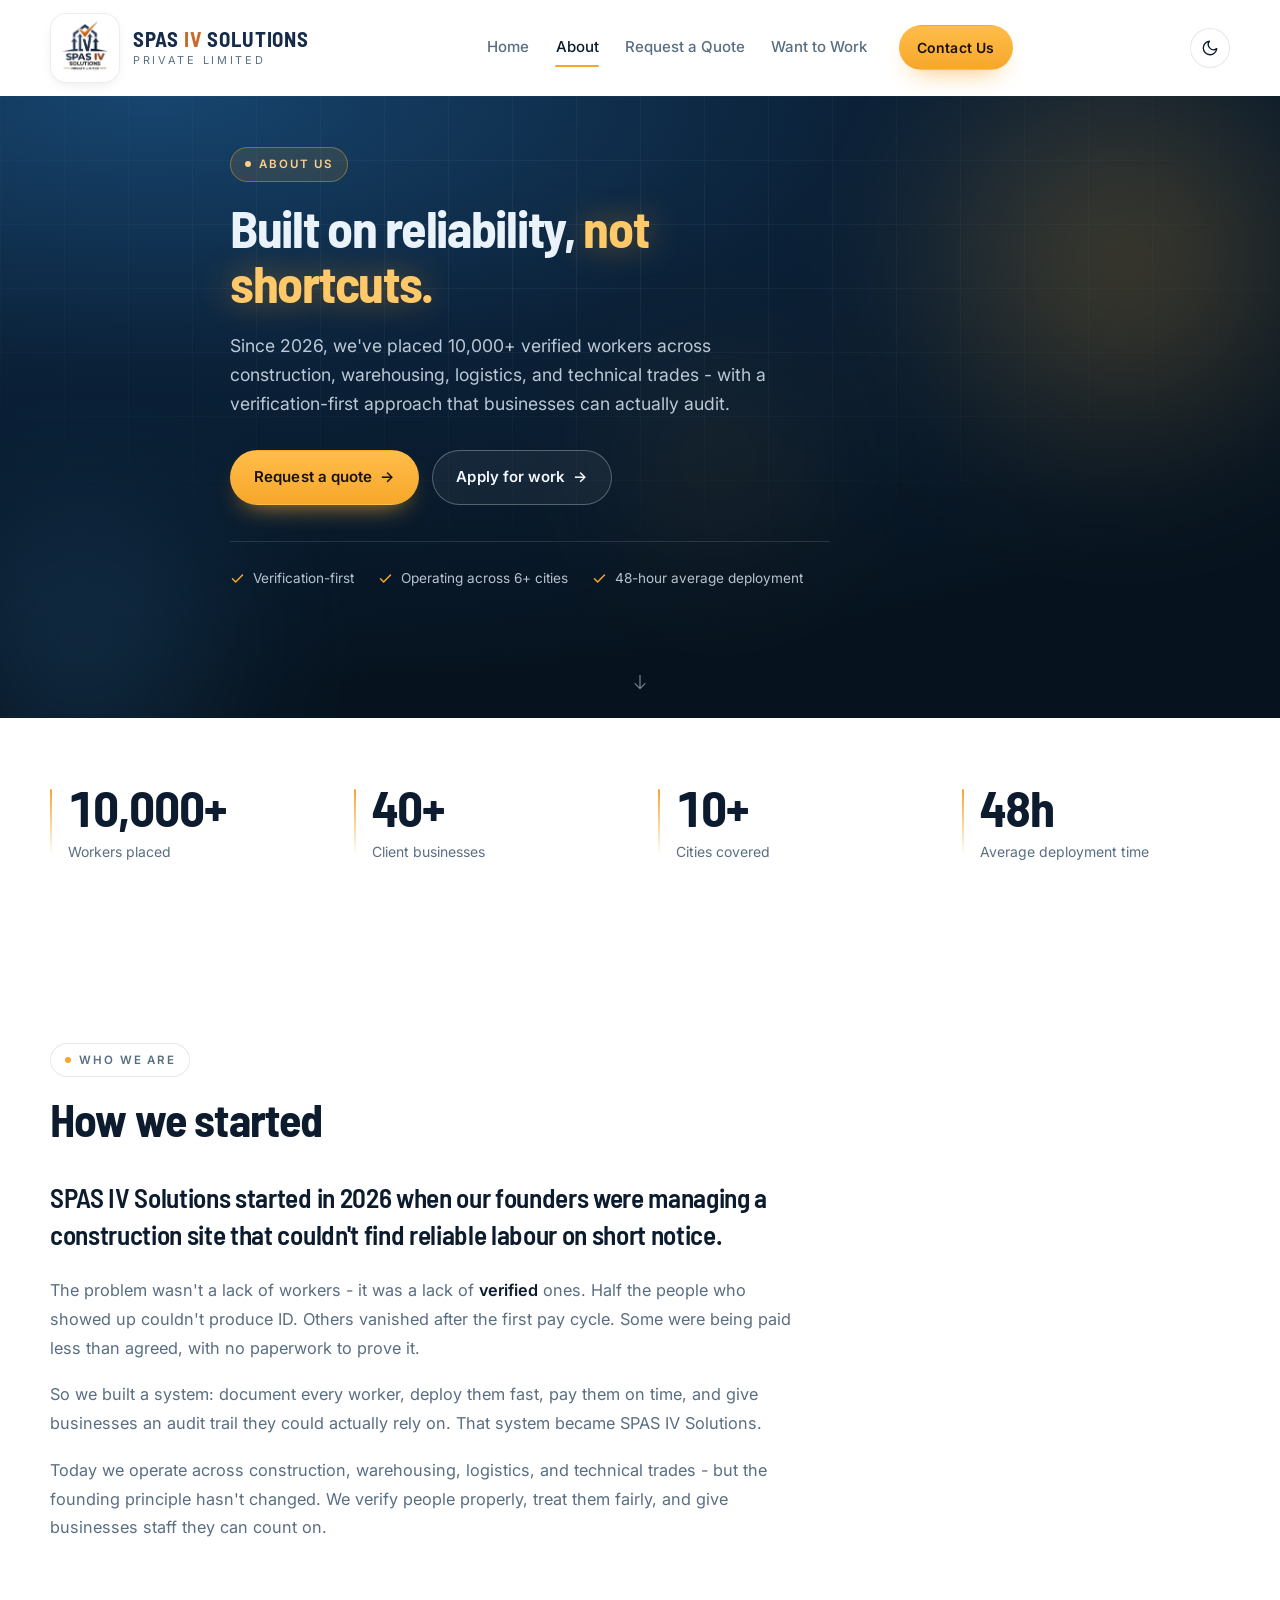
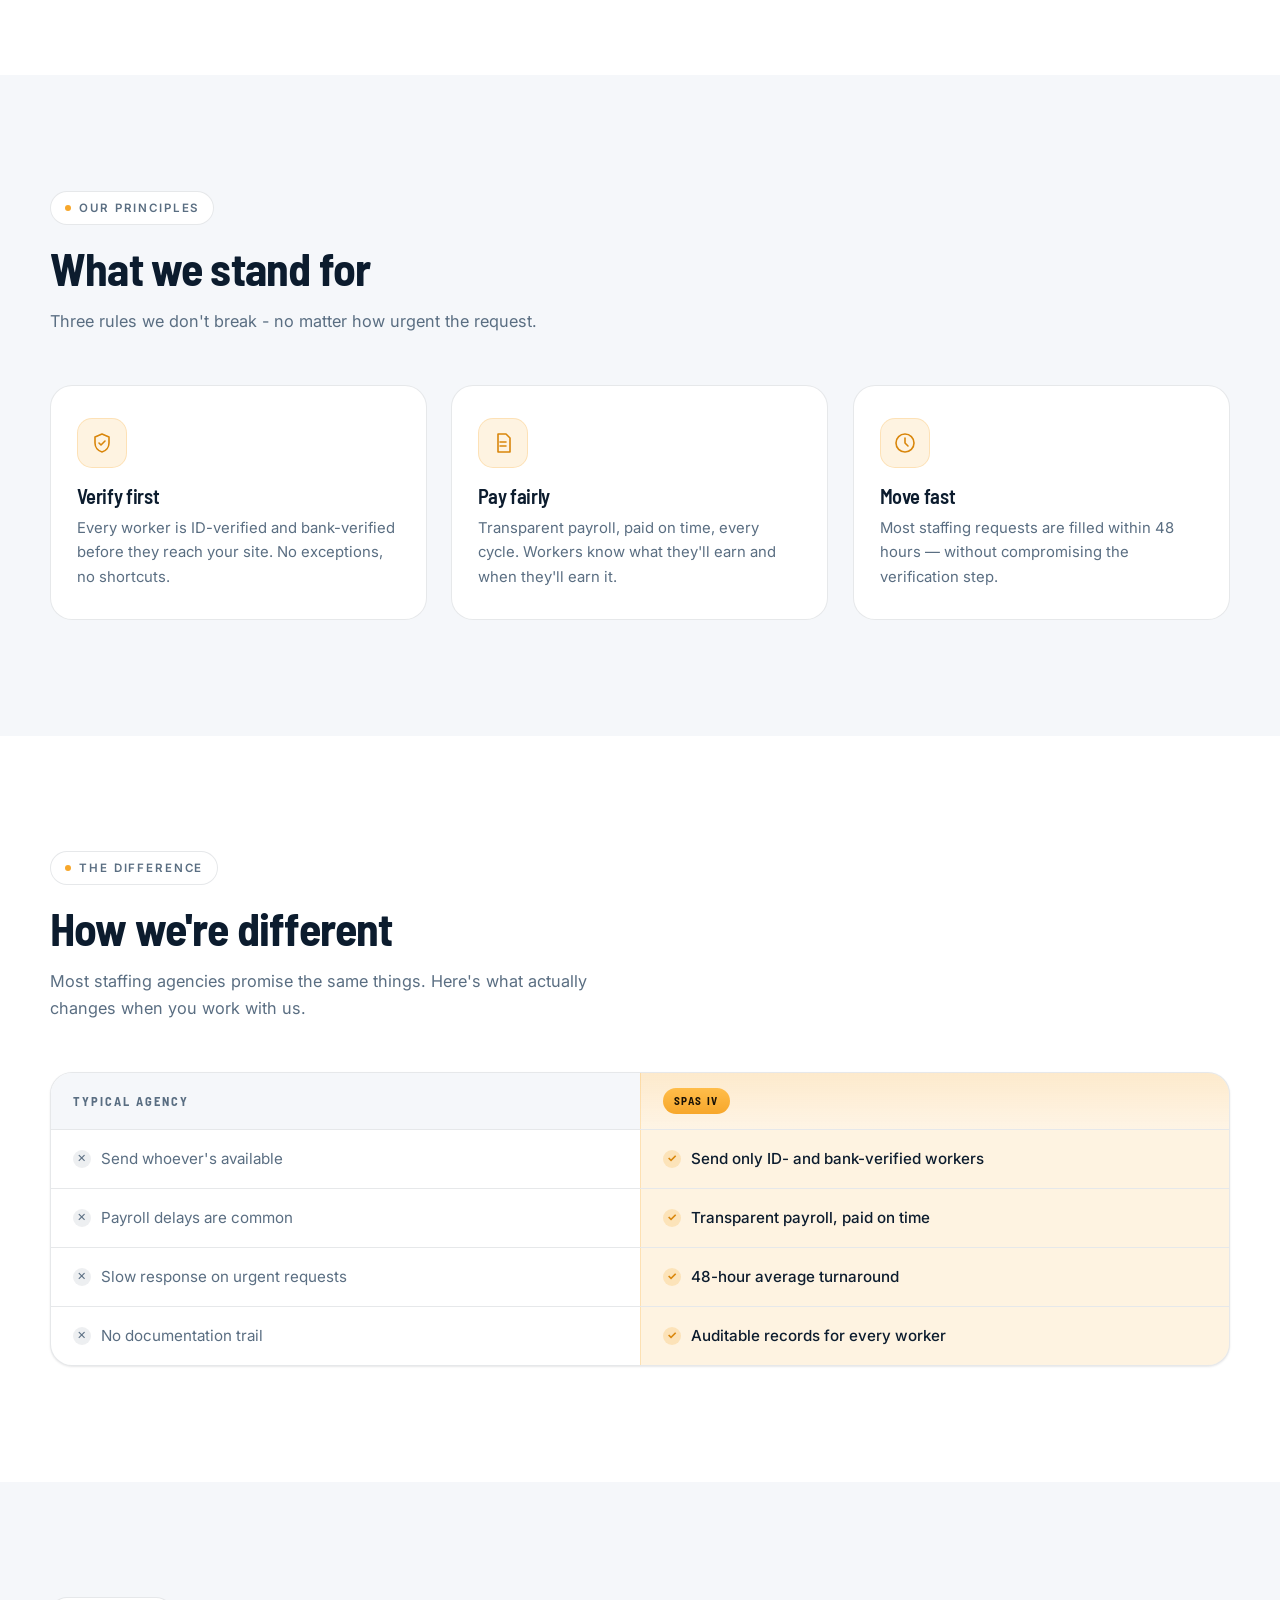
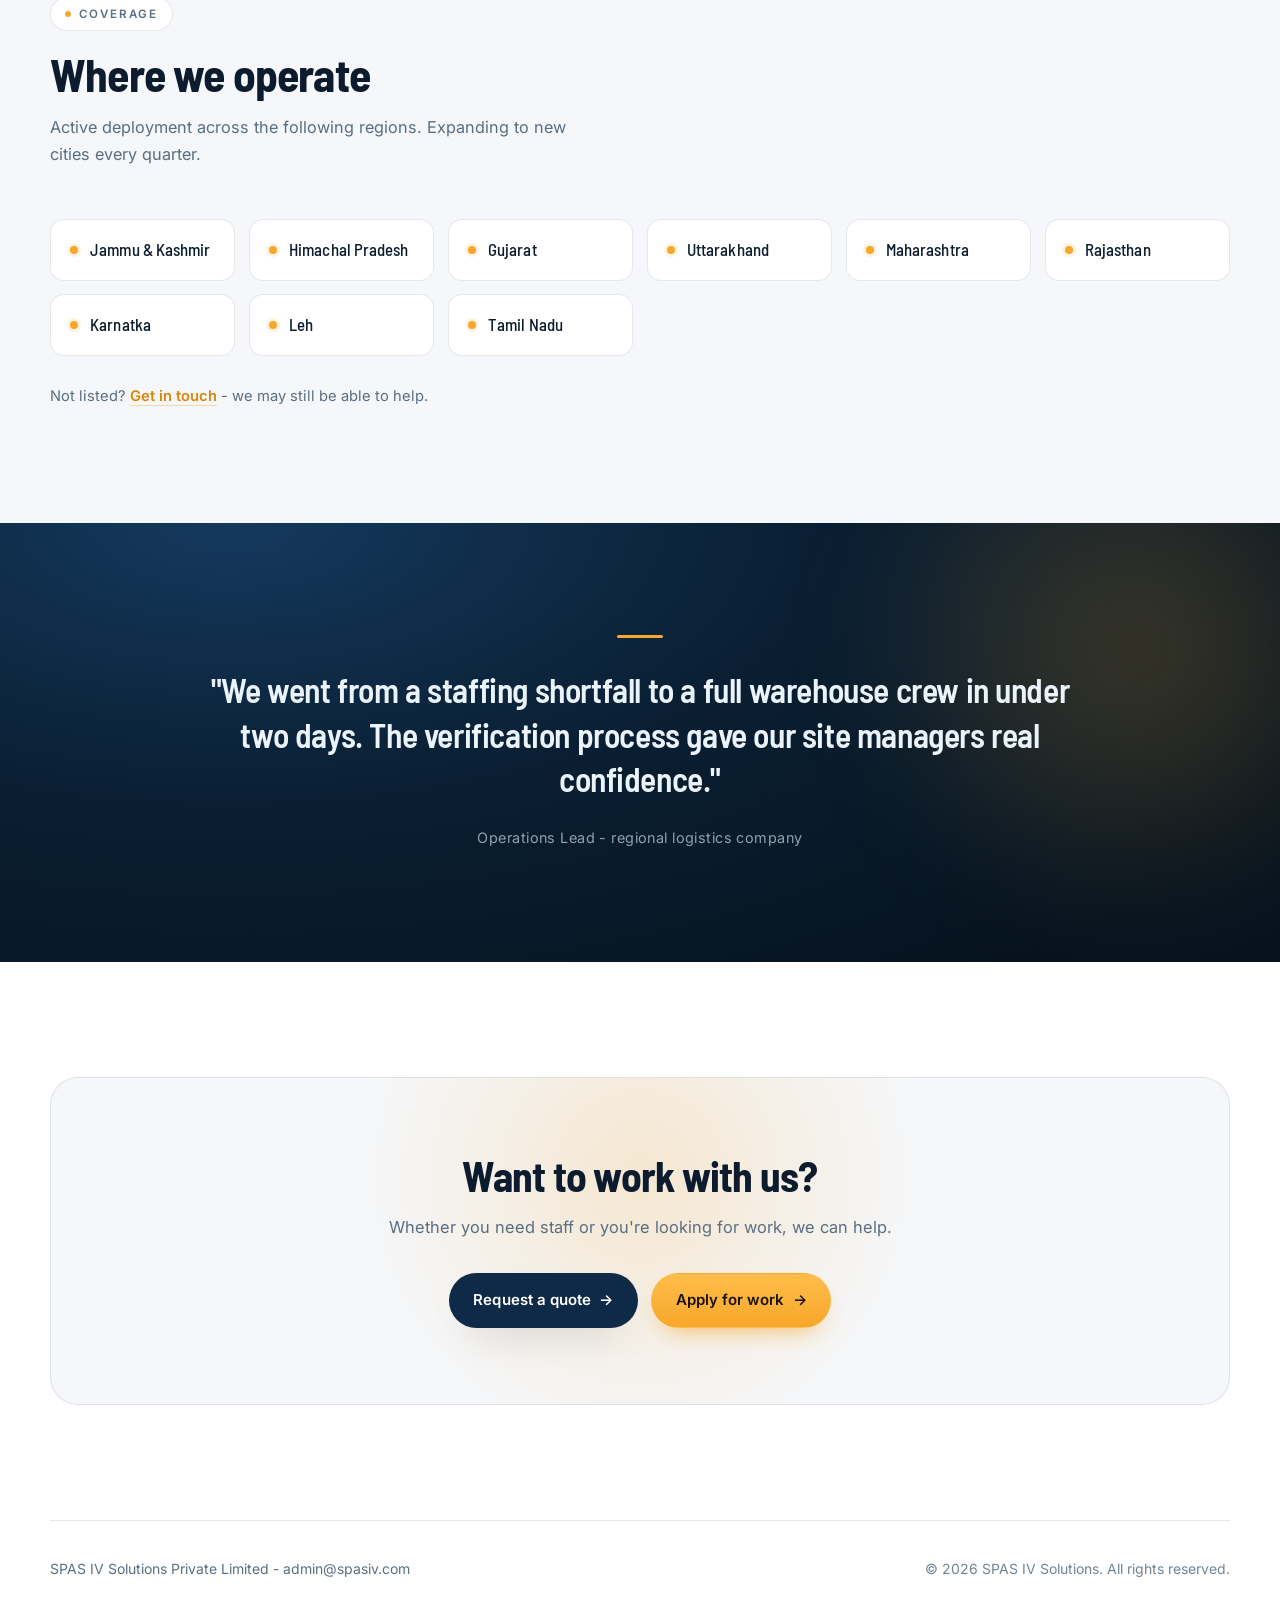
==== about.html @ 4e264723 "first commit" ====
<!DOCTYPE html>
<html lang="en" data-theme="light">
<head>
<meta charset="UTF-8" />
<meta name="viewport" content="width=device-width, initial-scale=1.0" />
<title>About Us — SPAS IV Solutions</title>
<meta name="description" content="Learn about SPAS IV Solutions — verified manpower and skilled labour supply built on reliability." />
<link rel="preconnect" href="https://fonts.googleapis.com" />
<link rel="preconnect" href="https://fonts.gstatic.com" crossorigin />
<link href="https://fonts.googleapis.com/css2?family=Barlow+Semi+Condensed:wght@500;600;700&family=Inter:wght@400;500;600;700&display=swap" rel="stylesheet" />
<link rel="stylesheet" href="css/style.css" />
</head>
<body>

<a class="skip-link" href="#main">Skip to content</a>

<!-- ===================== HEADER ===================== -->
<header class="site-header" id="siteHeader">
  <div class="container header-inner">

    <a href="index.html" class="logo" aria-label="SPAS IV Solutions — home">
      <span class="logo-badge">
        <span class="logo-ping" aria-hidden="true"></span>
        <span class="logo-shine" aria-hidden="true"></span>
        <img src="Images/logo.png" alt="SPAS IV Solutions Logo" class="logo-img"
             onerror="this.classList.add('is-missing')" />
        <span class="logo-mono" aria-hidden="true"></span>
        <span class="sparks" aria-hidden="true"><i></i><i></i><i></i><i></i></span>
      </span>
      <span class="logo-text">
        <span class="logo-name">SPAS <em>IV</em> SOLUTIONS</span>
        <span class="logo-sub">PRIVATE LIMITED</span>
      </span>
    </a>

    <nav class="nav-links" id="navLinks" aria-label="Main navigation">
      <a href="index.html" class="nav-link">Home</a>
      <a href="about.html" class="nav-link is-active">About</a>
      <a href="quote.html" class="nav-link">Request a Quote</a>
      <a href="work.html" class="nav-link">Want to Work</a>
      <a href="contact.html" class="btn btn--amber btn--sm nav-cta">Contact Us</a>
    </nav>

    <div class="header-actions">
      <button id="theme-toggle" class="theme-toggle" type="button"
              aria-label="Switch to dark theme" aria-pressed="false">
        <svg class="icon-sun" width="18" height="18" viewBox="0 0 24 24" fill="none"
             stroke="currentColor" stroke-width="1.8" stroke-linecap="round">
          <circle cx="12" cy="12" r="4.2"/>
          <path d="M12 2v2M12 20v2M4.2 4.2l1.4 1.4M18.4 18.4l1.4 1.4M2 12h2M20 12h2M4.2 19.8l1.4-1.4M18.4 5.6l1.4-1.4"/>
        </svg>
        <svg class="icon-moon" width="18" height="18" viewBox="0 0 24 24" fill="none"
             stroke="currentColor" stroke-width="1.8" stroke-linecap="round" stroke-linejoin="round">
          <path d="M21 12.8A9 9 0 1 1 11.2 3a7 7 0 0 0 9.8 9.8z"/>
        </svg>
      </button>

      <button class="nav-toggle" id="navToggle" type="button"
              aria-label="Open menu" aria-expanded="false" aria-controls="navLinks">
        <span></span><span></span><span></span>
      </button>
    </div>

  </div>
</header>

<main id="main">

  <!-- ===================== HERO ===================== -->
  <section class="hero">
    <div class="hero-grid" aria-hidden="true"></div>
    <div class="floaty floaty-1" aria-hidden="true"></div>
    <div class="floaty floaty-2" aria-hidden="true"></div>
    <div class="floaty floaty-3" aria-hidden="true"></div>

    <div class="container hero-layout hero-layout--single">

      <div class="hero-inner">
        <p class="status-stamp status-stamp--amber hero-anim" style="--d:0ms">
          About us
        </p>

        <h1 class="hero-title hero-anim" style="--d:90ms">
          Built on reliability, <em>not shortcuts.</em>
        </h1>

        <p class="lead hero-anim" style="--d:180ms">
          Since 2026, we've placed 10,000+ verified workers across construction,
          warehousing, logistics, and technical trades - with a verification-first
          approach that businesses can actually audit.
        </p>

        <div class="cta-row hero-anim" style="--d:270ms">
          <a href="quote.html" class="btn btn--amber">
            Request a quote <span class="btn-arrow">→</span>
          </a>
          <a href="work.html" class="btn btn--outline-light">
            Apply for work <span class="btn-arrow">→</span>
          </a>
        </div>

        <ul class="hero-chips hero-anim" style="--d:360ms">
          <li>
            <svg width="15" height="15" viewBox="0 0 24 24" fill="none" stroke="currentColor"
                 stroke-width="2.4" stroke-linecap="round" stroke-linejoin="round">
              <path d="M4 12.5l5 5L20 6.5"/>
            </svg>
            Verification-first
          </li>
          <li>
            <svg width="15" height="15" viewBox="0 0 24 24" fill="none" stroke="currentColor"
                 stroke-width="2.4" stroke-linecap="round" stroke-linejoin="round">
              <path d="M4 12.5l5 5L20 6.5"/>
            </svg>
            Operating across 6+ cities
          </li>
          <li>
            <svg width="15" height="15" viewBox="0 0 24 24" fill="none" stroke="currentColor"
                 stroke-width="2.4" stroke-linecap="round" stroke-linejoin="round">
              <path d="M4 12.5l5 5L20 6.5"/>
            </svg>
            48-hour average deployment
          </li>
        </ul>
      </div>

    </div>

    <div class="scroll-cue" id="scrollCue" aria-hidden="true">
      <svg width="20" height="20" viewBox="0 0 24 24" fill="none"
           stroke="currentColor" stroke-width="1.5" stroke-linecap="round" stroke-linejoin="round">
        <path d="M12 4v16M6 14l6 6 6-6"/>
      </svg>
    </div>
  </section>

  <!-- ===================== STATS ===================== -->
  <section class="section section--tight">
    <div class="container">
      <div class="stats">
        <div class="stat reveal">
          <p class="num" data-target="10000" data-suffix="+">10000+</p>
          <p class="label">Workers placed</p>
        </div>
        <div class="stat reveal">
          <p class="num" data-target="40" data-suffix="+">40+</p>
          <p class="label">Client businesses</p>
        </div>
        <div class="stat reveal">
          <p class="num" data-target="10" data-suffix="+">10+</p>
          <p class="label">Cities covered</p>
        </div>
        <div class="stat reveal">
          <p class="num" data-target="48" data-suffix="h">48h</p>
          <p class="label">Average deployment time</p>
        </div>
      </div>
    </div>
  </section>

  <!-- ===================== OUR STORY ===================== -->
  <section class="section">
    <div class="container">
      <p class="status-stamp status-stamp--steel reveal">Who we are</p>
      <h2 class="section-title reveal">How we started</h2>

      <div class="story-block reveal">
        <p class="story-lead">
          SPAS IV Solutions started in 2026 when our founders were managing a construction
          site that couldn't find reliable labour on short notice.
        </p>
        <p class="story-text">
          The problem wasn't a lack of workers - it was a lack of <strong>verified</strong> ones.
          Half the people who showed up couldn't produce ID. Others vanished after the first
          pay cycle. Some were being paid less than agreed, with no paperwork to prove it.
        </p>
        <p class="story-text">
          So we built a system: document every worker, deploy them fast, pay them on time,
          and give businesses an audit trail they could actually rely on. That system became
          SPAS IV Solutions.
        </p>
        <p class="story-text">
          Today we operate across construction, warehousing, logistics, and technical
          trades - but the founding principle hasn't changed. We verify people properly,
          treat them fairly, and give businesses staff they can count on.
        </p>
      </div>
    </div>
  </section>

  <!-- ===================== WHAT WE STAND FOR ===================== -->
  <section class="section section--soft">
    <div class="container">
      <div class="section-heading reveal">
        <p class="status-stamp status-stamp--steel">Our principles</p>
        <h2 class="section-title">What we stand for</h2>
        <p class="section-intro">
          Three rules we don't break - no matter how urgent the request.
        </p>
      </div>

      <div class="grid grid--3">

        <article class="feature-card reveal">
          <div class="feature-icon">
            <svg width="24" height="24" viewBox="0 0 24 24" fill="none"
                 stroke="currentColor" stroke-width="1.6" stroke-linecap="round" stroke-linejoin="round">
              <path d="M12 3l7 3v6c0 4.5-3 8-7 9-4-1-7-4.5-7-9V6z"/>
              <path d="M9 12l2 2 4-4"/>
            </svg>
          </div>
          <h3 class="feature-title">Verify first</h3>
          <p class="feature-text">
            Every worker is ID-verified and bank-verified before they reach your site.
            No exceptions, no shortcuts.
          </p>
        </article>

        <article class="feature-card reveal">
          <div class="feature-icon">
            <svg width="24" height="24" viewBox="0 0 24 24" fill="none"
                 stroke="currentColor" stroke-width="1.6" stroke-linecap="round" stroke-linejoin="round">
              <path d="M7 3h8l4 4v14H7z"/>
              <path d="M9 11h6M9 15h6"/>
            </svg>
          </div>
          <h3 class="feature-title">Pay fairly</h3>
          <p class="feature-text">
            Transparent payroll, paid on time, every cycle. Workers know what they'll earn
            and when they'll earn it.
          </p>
        </article>

        <article class="feature-card reveal">
          <div class="feature-icon">
            <svg width="24" height="24" viewBox="0 0 24 24" fill="none"
                 stroke="currentColor" stroke-width="1.6" stroke-linecap="round" stroke-linejoin="round">
              <circle cx="12" cy="12" r="9"/>
              <path d="M12 7v5l3 3"/>
            </svg>
          </div>
          <h3 class="feature-title">Move fast</h3>
          <p class="feature-text">
            Most staffing requests are filled within 48 hours — without compromising the
            verification step.
          </p>
        </article>

      </div>
    </div>
  </section>

  <!-- ===================== HOW WE'RE DIFFERENT ===================== -->
  <section class="section">
    <div class="container">
      <div class="section-heading reveal">
        <p class="status-stamp status-stamp--steel">The difference</p>
        <h2 class="section-title">How we're different</h2>
        <p class="section-intro">
          Most staffing agencies promise the same things. Here's what actually changes
          when you work with us.
        </p>
      </div>

      <div class="compare-table reveal" role="table" aria-label="Comparison of typical agencies and SPAS IV Solutions">

        <div class="compare-row compare-head" role="row">
          <div class="compare-cell compare-label" role="columnheader">Typical agency</div>
          <div class="compare-cell compare-highlight" role="columnheader">
            <span class="compare-badge">SPAS IV</span>
          </div>
        </div>

        <div class="compare-row" role="row">
          <div class="compare-cell compare-label" role="cell">
            <span class="compare-x" aria-hidden="true">✕</span>
            Send whoever's available
          </div>
          <div class="compare-cell compare-highlight" role="cell">
            <span class="compare-check" aria-hidden="true">✓</span>
            Send only ID- and bank-verified workers
          </div>
        </div>

        <div class="compare-row" role="row">
          <div class="compare-cell compare-label" role="cell">
            <span class="compare-x" aria-hidden="true">✕</span>
            Payroll delays are common
          </div>
          <div class="compare-cell compare-highlight" role="cell">
            <span class="compare-check" aria-hidden="true">✓</span>
            Transparent payroll, paid on time
          </div>
        </div>

        <div class="compare-row" role="row">
          <div class="compare-cell compare-label" role="cell">
            <span class="compare-x" aria-hidden="true">✕</span>
            Slow response on urgent requests
          </div>
          <div class="compare-cell compare-highlight" role="cell">
            <span class="compare-check" aria-hidden="true">✓</span>
            48-hour average turnaround
          </div>
        </div>

        <div class="compare-row" role="row">
          <div class="compare-cell compare-label" role="cell">
            <span class="compare-x" aria-hidden="true">✕</span>
            No documentation trail
          </div>
          <div class="compare-cell compare-highlight" role="cell">
            <span class="compare-check" aria-hidden="true">✓</span>
            Auditable records for every worker
          </div>
        </div>

      </div>
    </div>
  </section>

  <!-- ===================== COVERAGE ===================== -->
  <section class="section section--soft">
    <div class="container">
      <div class="section-heading reveal">
        <p class="status-stamp status-stamp--steel">Coverage</p>
        <h2 class="section-title">Where we operate</h2>
        <p class="section-intro">
          Active deployment across the following regions. Expanding to new cities every quarter.
        </p>
      </div>

      <div class="coverage-grid reveal">
        <div class="coverage-item">
          <span class="coverage-dot" aria-hidden="true"></span>
          <span class="coverage-city">Jammu & Kashmir</span>
        </div>
        <div class="coverage-item">
          <span class="coverage-dot" aria-hidden="true"></span>
          <span class="coverage-city">Himachal Pradesh</span>
        </div>
        <div class="coverage-item">
          <span class="coverage-dot" aria-hidden="true"></span>
          <span class="coverage-city">Gujarat</span>
        </div>
        <div class="coverage-item">
          <span class="coverage-dot" aria-hidden="true"></span>
          <span class="coverage-city">Uttarakhand</span>
        </div>
        <div class="coverage-item">
          <span class="coverage-dot" aria-hidden="true"></span>
          <span class="coverage-city">Maharashtra</span>
        </div>
        <div class="coverage-item">
          <span class="coverage-dot" aria-hidden="true"></span>
          <span class="coverage-city">Rajasthan</span>
        </div>
        <div class="coverage-item">
          <span class="coverage-dot" aria-hidden="true"></span>
          <span class="coverage-city">Karnatka</span>
        </div>
        <div class="coverage-item">
          <span class="coverage-dot" aria-hidden="true"></span>
          <span class="coverage-city">Leh</span>
        </div>
        <div class="coverage-item">
          <span class="coverage-dot" aria-hidden="true"></span>
          <span class="coverage-city">Tamil Nadu</span>
        </div>
      </div>

      <p class="coverage-note reveal">
        Not listed? <a href="contact.html">Get in touch</a> - we may still be able to help.
      </p>
    </div>
  </section>

  <!-- ===================== TESTIMONIAL ===================== -->
  <section class="testimonial">
    <div class="container testimonial-inner">
      <p class="testimonial-quote reveal">
        "We went from a staffing shortfall to a full warehouse crew in under two days.
        The verification process gave our site managers real confidence."
      </p>
      <p class="testimonial-author reveal">
        Operations Lead - regional logistics company
      </p>
    </div>
  </section>

  <!-- ===================== FINAL CTA ===================== -->
  <section class="section">
    <div class="container">
      <div class="cta-panel reveal">
        <h2>Want to work with us?</h2>
        <p class="final-cta-text">
          Whether you need staff or you're looking for work, we can help.
        </p>
        <div class="final-cta-actions">
          <a href="quote.html" class="btn btn--navy">
            Request a quote <span class="btn-arrow">→</span>
          </a>
          <a href="work.html" class="btn btn--amber">
            Apply for work <span class="btn-arrow">→</span>
          </a>
        </div>
      </div>
    </div>
  </section>

</main>

<!-- ===================== FOOTER ===================== -->
<footer class="site-footer container">
  <p>SPAS IV Solutions Private Limited - admin@spasiv.com</p>
  <p class="footer-muted">© <span id="year"></span> SPAS IV Solutions. All rights reserved.</p>
</footer>

<script src="js/main.js"></script>
</body>
</html>
---- css/style.css ----
/* ============================================================
   TOKENS
   ============================================================ */
:root{
  --font-display:'Barlow Semi Condensed', ui-sans-serif, system-ui, sans-serif;
  --font-body:'Inter', ui-sans-serif, system-ui, -apple-system, sans-serif;

  --amber:#F7A72B;
  --amber-600:#D9860B;
  --amber-soft:rgba(247,167,43,.14);
  --amber-glow:rgba(247,167,43,.45);

  --bg:#FFFFFF;
  --bg-soft:#F5F7FA;
  --surface:#FFFFFF;
  --header-bg:rgba(255,255,255,.78);
  --line:rgba(12,32,54,.10);
  --text:#0C1C2E;
  --muted:#5A6E82;
  --navy:#0E2A47;
  --navy-deep:#06131F;

  --shadow-sm:0 1px 2px rgba(9,23,38,.06), 0 1px 3px rgba(9,23,38,.05);
  --shadow-md:0 18px 40px -22px rgba(9,23,38,.35);
  --shadow-lg:0 34px 70px -34px rgba(9,23,38,.45);

  --radius:14px;
  --radius-lg:22px;
  --radius-xl:28px;
  --maxw:1180px;
  --gutter:clamp(1.15rem, 4vw, 2rem);
  --header-h:95px;
  --ease:cubic-bezier(.22,.7,.28,1);
}

[data-theme="dark"]{
  --bg:#07131F;
  --bg-soft:#0C1D2E;
  --surface:#0E2133;
  --header-bg:rgba(7,19,31,.72);
  --line:rgba(255,255,255,.09);
  --text:#E9F0F7;
  --muted:#94A8BC;
  --navy:#0B1F33;
  --navy-deep:#04101B;
  --amber-soft:rgba(247,167,43,.16);
  --shadow-md:0 20px 44px -24px rgba(0,0,0,.75);
  --shadow-lg:0 36px 74px -36px rgba(0,0,0,.85);
}

/* ============================================================
   BASE
   ============================================================ */
*,*::before,*::after{box-sizing:border-box}

html{
  -webkit-text-size-adjust:100%;
  scroll-behavior:smooth;
}

body{
  margin:0;
  font-family:var(--font-body);
  font-size:1rem;
  line-height:1.65;
  color:var(--text);
  background:var(--bg);
  overflow-x:hidden;
  -webkit-font-smoothing:antialiased;
  text-rendering:optimizeLegibility;
  transition:background-color .45s var(--ease), color .45s var(--ease);
}

body.nav-open{overflow:hidden}

img,svg{display:block;max-width:100%}
a{color:inherit}
h1,h2,h3{
  font-family:var(--font-display);
  font-weight:700;
  line-height:1.05;
  letter-spacing:-.018em;
  margin:0;
}
p{margin:0}
ul{margin:0;padding:0;list-style:none}
button{font:inherit;color:inherit;background:none;border:0;cursor:pointer}
:focus-visible{outline:2px solid var(--amber);outline-offset:3px;border-radius:8px}

.skip-link{
  position:absolute;
  left:-9999px;
  top:0;
  z-index:200;
  padding:.7rem 1.1rem;
  background:var(--amber);
  color:#1A1206;
  font-weight:600;
  border-radius:0 0 10px 0;
  text-decoration:none;
}
.skip-link:focus{left:0}

.container{
  width:min(100% - (var(--gutter) * 2), var(--maxw));
  margin-inline:auto;
}

/* ============================================================
   HEADER
   ============================================================ */
.site-header{
  position:sticky;
  top:0;
  z-index:100;
  background:var(--header-bg);
  -webkit-backdrop-filter:saturate(180%) blur(16px);
  backdrop-filter:saturate(180%) blur(16px);
  border-bottom:1px solid transparent;
  transition:border-color .4s var(--ease), box-shadow .4s var(--ease), background-color .45s var(--ease);
}
.site-header.is-scrolled{
  border-bottom-color:var(--line);
  box-shadow:0 12px 34px -26px rgba(9,23,38,.55);
}

.header-inner{
  display:flex;
  align-items:center;
  justify-content:space-between;
  gap:1rem;
  height:var(--header-h);
}

/* ---------- Logo + spark animation ---------- */
.logo{
  display:inline-flex;
  align-items:center;
  gap:.8rem;
  text-decoration:none;
  flex:none;
}

.logo-badge{
  position:relative;
  width:70px;           /* Reduced from 68px for a perfect fit */
  height:70px;          /* Reduced from 68px */
  border-radius:16px;   /* Scaled down from 18px */
  display:grid;
  place-items:center;
  background: #FFFFFF; 
  box-shadow:
    0 4px 14px -6px rgba(6,21,35,.15),
    inset 0 0 0 1px rgba(12,32,54,.08);
  transition:transform .5s var(--ease), box-shadow .5s var(--ease);
  flex:none;
  padding: 4px;
}

.logo:hover .logo-badge{
  transform:translateY(-2px) scale(1.045);
  box-shadow:
    0 8px 24px -8px rgba(6,21,35,.25),
    0 0 0 4px var(--amber-soft),
    inset 0 0 0 1px rgba(12,32,54,.15);
}

/* Keep the badge light even in dark mode so the logo is always visible */
[data-theme="dark"] .logo-badge {
  background: #FFFFFF;
  box-shadow: 
    0 4px 14px -6px rgba(0,0,0,.5),
    inset 0 0 0 1px rgba(255,255,255,.1);
}

.logo-img{
  position:relative;
  z-index:2;
  width:100%;
  height:100%;
  object-fit:contain;
  border-radius:10px;
}

/* pulsing ring */
.logo-ping{
  position:absolute;
  inset:-3px;
  border-radius:19px;   /* Updated from 21px to match new badge */
  border:1px solid var(--amber-glow);
  opacity:0;
  animation:ping 4s var(--ease) infinite;
  pointer-events:none;
}
@keyframes ping{
  0%{opacity:.85;transform:scale(.88)}
  65%{opacity:0;transform:scale(1.32)}
  100%{opacity:0;transform:scale(1.32)}
}

/* light sweep */
.logo-shine{
  position:absolute;
  inset:0;
  border-radius:inherit;
  overflow:hidden;
  z-index:3;
  pointer-events:none;
}
.logo-shine::after{
  content:"";
  position:absolute;
  top:-25%;
  left:-75%;
  width:45%;
  height:150%;
  /* CHANGED: Subtle dark sweep so it is visible on a white background */
  background:linear-gradient(100deg,transparent,rgba(0,0,0,.06),transparent);
  transform:skewX(-18deg);
  animation:shine 5.6s ease-in-out infinite;
}
@keyframes shine{
  0%,66%{left:-75%}
  88%,100%{left:145%}
}

/* spark particles */
.sparks{position:absolute;inset:0;pointer-events:none;z-index:4}
.sparks i{
  position:absolute;
  width:4px;
  height:4px;
  border-radius:50%;
  background:#C86A2C; /* Changed to copper to match logo on light bg */
  box-shadow:0 0 9px 2px rgba(200, 106, 44, 0.4);
  opacity:0;
  animation:sparkle 3.4s var(--ease) infinite;
}
.sparks i:nth-child(1){top:3px;right:7px;--dx:9px;--dy:-14px;animation-delay:0s}
.sparks i:nth-child(2){top:14px;right:-3px;--dx:16px;--dy:-3px;animation-delay:.85s}
.sparks i:nth-child(3){bottom:7px;right:1px;--dx:12px;--dy:9px;animation-delay:1.7s}
.sparks i:nth-child(4){top:-1px;left:9px;--dx:-8px;--dy:-13px;animation-delay:2.55s}

@keyframes sparkle{
  0%{opacity:0;transform:translate3d(0,0,0) scale(.3)}
  22%{opacity:1;transform:translate3d(calc(var(--dx) * .35),calc(var(--dy) * .35),0) scale(1.05)}
  58%{opacity:.85}
  100%{opacity:0;transform:translate3d(var(--dx),var(--dy),0) scale(.2)}
}

/* Elegant Text Styling */
.logo-text{
  display:flex;
  flex-direction:column;
  line-height:1.1;
}

.logo-name{
  font-family:var(--font-display);
  font-size:1.3rem;     /* Reduced from 1.4rem */
  font-weight:700;
  letter-spacing:.04em;
  text-transform:uppercase;
  color:#162B4A; 
  white-space:nowrap;
}
.logo-name em{
  font-style:normal;
  color:#C86A2C; /* Matches the copper/orange in your logo */
}

.logo-sub{
  font-family:var(--font-body);
  font-size:.68rem;     /* Slightly reduced from .72rem */
  letter-spacing:.25em;
  text-transform:uppercase;
  color:var(--muted);
  margin-top:.25rem;    /* Tightened spacing */
  white-space:nowrap;
}

/* Dark mode adjustments for the text */
[data-theme="dark"] .logo-name{
  color:#E9F0F7;
}
[data-theme="dark"] .logo-name em{
  color:#E88C4A; /* Slightly lighter copper for dark mode readability */
}

/* ---------- Nav ---------- */
.nav-links{
  display:flex;
  align-items:center;
  gap:1.55rem;
}

.nav-link{
  position:relative;
  padding:.35rem .05rem;
  font-size:.94rem;
  font-weight:500;
  color:var(--muted);
  text-decoration:none;
  transition:color .3s var(--ease);
}
.nav-link::after{
  content:"";
  position:absolute;
  left:0;right:0;bottom:-1px;
  height:2px;
  border-radius:2px;
  background:var(--amber);
  transform:scaleX(0);
  transform-origin:left;
  transition:transform .45s var(--ease);
}
.nav-link:hover,
.nav-link.is-active{color:var(--text)}
.nav-link:hover::after,
.nav-link.is-active::after{transform:scaleX(1)}

.nav-cta{margin-left:.35rem}

.header-actions{
  display:flex;
  align-items:center;
  gap:.55rem;
  flex:none;
}

/* ---------- Theme toggle ---------- */
.theme-toggle{
  position:relative;
  width:40px;
  height:40px;
  border-radius:50%;
  border:1px solid var(--line);
  background:var(--surface);
  display:grid;
  place-items:center;
  color:var(--text);
  transition:background-color .35s var(--ease), border-color .35s var(--ease), transform .35s var(--ease);
}
.theme-toggle:hover{transform:translateY(-1px);border-color:var(--amber)}
.theme-toggle svg{
  position:absolute;
  transition:opacity .4s var(--ease), transform .55s var(--ease);
}
[data-theme="light"] .theme-toggle .icon-moon{opacity:1;transform:rotate(0) scale(1)}
[data-theme="light"] .theme-toggle .icon-sun{opacity:0;transform:rotate(-90deg) scale(.4)}
[data-theme="dark"] .theme-toggle .icon-sun{opacity:1;transform:rotate(0) scale(1);color:var(--amber)}
[data-theme="dark"] .theme-toggle .icon-moon{opacity:0;transform:rotate(90deg) scale(.4)}

/* ---------- Hamburger ---------- */
.nav-toggle{
  display:none;
  width:42px;
  height:42px;
  border-radius:12px;
  border:1px solid var(--line);
  background:var(--surface);
  padding:0;
  place-items:center;
  gap:5px;
  flex-direction:column;
}
.nav-toggle span{
  display:block;
  width:18px;
  height:2px;
  border-radius:2px;
  background:var(--text);
  transition:transform .4s var(--ease), opacity .3s var(--ease);
}
.nav-toggle.is-open span:nth-child(1){transform:translateY(7px) rotate(45deg)}
.nav-toggle.is-open span:nth-child(2){opacity:0;transform:scaleX(.4)}
.nav-toggle.is-open span:nth-child(3){transform:translateY(-7px) rotate(-45deg)}

/* ============================================================
   BUTTONS
   ============================================================ */
.btn{
  display:inline-flex;
  align-items:center;
  justify-content:center;
  gap:.5rem;
  padding:.88rem 1.45rem;
  border-radius:999px;
  border:1px solid transparent;
  font-size:.94rem;
  font-weight:600;
  letter-spacing:.005em;
  text-decoration:none;
  white-space:nowrap;
  transition:transform .4s var(--ease), box-shadow .4s var(--ease),
             background-color .3s var(--ease), color .3s var(--ease), border-color .3s var(--ease);
}
.btn:hover{transform:translateY(-2px)}
.btn:active{transform:translateY(0)}

.btn--sm{padding:.62rem 1.1rem;font-size:.875rem}

.btn--amber{
  background:linear-gradient(180deg,#FFBD4A,var(--amber));
  color:#1A1206;
  box-shadow:0 12px 26px -14px rgba(247,167,43,.95);
}
.btn--amber:hover{box-shadow:0 18px 36px -16px rgba(247,167,43,1)}

.btn--outline-light{
  border-color:rgba(255,255,255,.28);
  background:rgba(255,255,255,.05);
  color:#F2F7FC;
}
.btn--outline-light:hover{
  background:rgba(255,255,255,.12);
  border-color:rgba(255,255,255,.5);
}

.btn--navy{
  background:var(--navy);
  color:#FFFFFF;
  box-shadow:var(--shadow-md);
}
[data-theme="dark"] .btn--navy{background:#17436B}

.btn-arrow{transition:transform .4s var(--ease)}
.btn:hover .btn-arrow{transform:translateX(4px)}

/* ============================================================
   GENERIC PIECES
   ============================================================ */
.section{padding-block:clamp(4rem, 9vw, 7.5rem)}
.section--tight{padding-block:clamp(2.5rem, 5vw, 4rem)}
.section--soft{background:var(--bg-soft)}

.section-title{
  font-size:clamp(1.9rem, 4vw, 2.85rem);
  max-width:22ch;
}
.section-intro{
  color:var(--muted);
  max-width:56ch;
  margin-top:1rem;
  font-size:1.02rem;
}
.section-heading{margin-bottom:clamp(2rem, 4vw, 3.25rem)}

.status-stamp{
  display:inline-flex;
  align-items:center;
  gap:.55rem;
  padding:.42rem .85rem;
  border-radius:999px;
  border:1px solid var(--line);
  background:var(--surface);
  color:var(--muted);
  font-size:.72rem;
  font-weight:600;
  letter-spacing:.16em;
  text-transform:uppercase;
  margin-bottom:1.15rem;
}
.status-stamp::before{
  content:"";
  width:6px;height:6px;
  border-radius:50%;
  background:currentColor;
  flex:none;
}
.status-stamp--amber{
  color:#FFCF85;
  border-color:rgba(247,167,43,.42);
  background:rgba(247,167,43,.12);
}
.status-stamp--steel::before{background:var(--amber)}

.grid{display:grid;gap:clamp(1rem, 2.2vw, 1.5rem)}
.grid--4{grid-template-columns:repeat(4,1fr)}
.grid--3{grid-template-columns:repeat(3,1fr)}
.mt-lg{margin-top:clamp(2rem, 4vw, 3.25rem)}

/* ============================================================
   HERO
   ============================================================ */
.hero{
  position:relative;
  isolation:isolate;
  overflow:hidden;
  padding-block:clamp(2rem, 4vw, 3.5rem) clamp(5rem, 11vw, 8rem);
  background:
    radial-gradient(120% 95% at 12% 0%, #17456F 0%, #0B2138 46%, #06131F 100%);
  color:#EAF2FA;
}
[data-theme="dark"] .hero{
  background:radial-gradient(120% 95% at 12% 0%, #10314F 0%, #081A2B 48%, #030C15 100%);
}

.hero-grid{
  position:absolute;
  inset:0;
  background-image:
    linear-gradient(rgba(255,255,255,.055) 1px, transparent 1px),
    linear-gradient(90deg, rgba(255,255,255,.055) 1px, transparent 1px);
  background-size:64px 64px;
  -webkit-mask-image:radial-gradient(85% 70% at 45% 25%, #000 0%, transparent 78%);
  mask-image:radial-gradient(85% 70% at 45% 25%, #000 0%, transparent 78%);
  pointer-events:none;
}

.floaty{
  position:absolute;
  border-radius:50%;
  filter:blur(70px);
  opacity:.55;
  pointer-events:none;
}
.floaty-1{
  width:min(46vw,520px);aspect-ratio:1;
  top:-16%;right:-8%;
  background:radial-gradient(circle,rgba(247,167,43,.5),transparent 68%);
  animation:float 14s ease-in-out infinite;
}
.floaty-2{
  width:min(38vw,420px);aspect-ratio:1;
  bottom:-22%;left:-10%;
  background:radial-gradient(circle,rgba(64,145,214,.45),transparent 68%);
  animation:float 18s ease-in-out infinite reverse;
}
.floaty-3{
  width:min(24vw,260px);aspect-ratio:1;
  top:38%;left:46%;
  background:radial-gradient(circle,rgba(247,167,43,.22),transparent 70%);
  animation:float 22s ease-in-out infinite;
}
@keyframes float{
  0%,100%{transform:translate3d(0,0,0) scale(1)}
  50%{transform:translate3d(-26px,30px,0) scale(1.08)}
}

/* ---- Two-column hero layout ---- */
.hero-layout{
  position:relative;
  z-index:2;
  display:grid;
  grid-template-columns:0.9fr 1.1fr;
  gap:clamp(2rem, 5vw, 4.5rem);
  align-items:center;
}

/* ---- Image slideshow (left) ---- */
.hero-media{
  position:relative;
  width:100%;
}

.hero-frame{
  position:relative;
  border-radius:24px;
  padding:8px;
  background:linear-gradient(150deg, rgba(255,255,255,.18), rgba(255,255,255,.04));
  box-shadow:
    0 40px 80px -30px rgba(0,0,0,.7),
    0 0 0 1px rgba(255,255,255,.08),
    0 0 70px -20px rgba(247,167,43,.35);
}

/* Amber corner accents — premium detail */
.hero-frame::before,
.hero-frame::after{
  content:"";
  position:absolute;
  width:64px;
  height:64px;
  pointer-events:none;
}
.hero-frame::before{
  top:-10px;left:-10px;
  border-top:2px solid rgba(247,167,43,.65);
  border-left:2px solid rgba(247,167,43,.65);
  border-radius:24px 0 0 0;
}
.hero-frame::after{
  bottom:-10px;right:-10px;
  border-bottom:2px solid rgba(247,167,43,.65);
  border-right:2px solid rgba(247,167,43,.65);
  border-radius:0 0 24px 0;
}

.hero-slideshow{
  position:relative;
  width:100%;
  aspect-ratio:5/6;
  border-radius:18px;
  overflow:hidden;
  background:#0B2138;
}

.slide{
  position:absolute;
  inset:0;
  width:100%;
  height:100%;
  object-fit:cover;
  opacity:0;
  animation:heroFade 24s infinite;
  will-change:opacity;
}

.slide:nth-child(1){animation-delay:0s}
.slide:nth-child(2){animation-delay:6s}
.slide:nth-child(3){animation-delay:12s}
.slide:nth-child(4){animation-delay:18s}

@keyframes heroFade{
  0%   {opacity:0}
  5%   {opacity:1}
  25%  {opacity:1}
  30%  {opacity:0}
  100% {opacity:0}
}

/* Floating trust chip */
.hero-chip{
  position:absolute;
  bottom:-18px;
  left:-18px;
  display:inline-flex;
  align-items:center;
  gap:.65rem;
  padding:.75rem 1.15rem;
  border-radius:999px;
  background:rgba(255,255,255,.96);
  color:#0C1C2E;
  font-size:.85rem;
  font-weight:500;
  box-shadow:0 22px 44px -18px rgba(0,0,0,.55);
  z-index:3;
}
.hero-chip strong{color:#0E2A47;font-weight:700}
.hero-chip-dot{
  width:8px;height:8px;
  border-radius:50%;
  background:#F7A72B;
  box-shadow:0 0 0 3px rgba(247,167,43,.25);
  animation:pulseDot 2s ease-in-out infinite;
  flex:none;
}
@keyframes pulseDot{
  0%,100%{transform:scale(1);opacity:1}
  50%{transform:scale(1.25);opacity:.75}
}

/* ---- Text content (right) ---- */
.hero-inner{
  position:relative;
  z-index:2;
  max-width:600px;
}

.hero-title{
  font-size:clamp(1.9rem, 4.4vw, 3.25rem);
  line-height:1.05;
  letter-spacing:-.025em;
  max-width:17ch;
}
.hero-title em{
  font-style:normal;
  color:#FFC868;
  text-shadow:0 0 34px rgba(247,167,43,.45);
}

.hero .lead{
  margin-top:1.35rem;
  max-width:52ch;
  font-size:clamp(.98rem, 1.4vw, 1.1rem);
  color:rgba(226,238,249,.82);
}

.cta-row{
  display:flex;
  flex-wrap:wrap;
  gap:.85rem;
  margin-top:2rem;
}

.hero-chips{
  display:flex;
  flex-wrap:wrap;
  gap:.7rem 1.5rem;
  margin-top:2.25rem;
  padding-top:1.6rem;
  border-top:1px solid rgba(255,255,255,.12);
}
.hero-chips li{
  display:flex;
  align-items:center;
  gap:.5rem;
  font-size:.85rem;
  color:rgba(226,238,249,.8);
}
.hero-chips svg{color:var(--amber);flex:none}

/* hero entrance */
.hero-anim{
  opacity:0;
  animation:riseIn .95s var(--ease) forwards;
  animation-delay:var(--d, 0ms);
}
@keyframes riseIn{
  from{opacity:0;transform:translateY(28px)}
  to{opacity:1;transform:none}
}

.scroll-cue{
  position:absolute;
  left:50%;
  bottom:1.6rem;
  transform:translateX(-50%);
  color:rgba(226,238,249,.5);
  animation:bob 2.4s ease-in-out infinite;
  z-index:2;
  transition:opacity .5s var(--ease);
}
@keyframes bob{
  0%,100%{transform:translate(-50%,0)}
  50%{transform:translate(-50%,9px)}
}

/* ============================================================
   STATS
   ============================================================ */
.stats{
  display:grid;
  grid-template-columns:repeat(4,1fr);
  gap:clamp(1.25rem, 3vw, 2.25rem);
}
.stat{
  position:relative;
  padding-left:1.15rem;
}
.stat::before{
  content:"";
  position:absolute;
  left:0;top:.45rem;bottom:.45rem;
  width:2px;
  border-radius:2px;
  background:linear-gradient(180deg, var(--amber), rgba(247,167,43,0));
}
.num{
  font-family:var(--font-display);
  font-size:clamp(2.1rem, 4.6vw, 3.15rem);
  font-weight:700;
  line-height:1;
  letter-spacing:-.02em;
  font-variant-numeric:tabular-nums;
}
.label{
  margin-top:.5rem;
  font-size:.875rem;
  color:var(--muted);
}

/* ============================================================
   CARDS
   ============================================================ */
.card{
  position:relative;
  overflow:hidden;
  display:flex;
  flex-direction:column;
  gap:.75rem;
  padding:1.7rem 1.45rem;
  background:var(--surface);
  border:1px solid var(--line);
  border-radius:var(--radius-lg);
  transition:transform .5s var(--ease), box-shadow .5s var(--ease), border-color .5s var(--ease);
}
.card::before{
  content:"";
  position:absolute;
  inset:0 0 auto 0;
  height:3px;
  background:linear-gradient(90deg, var(--amber), rgba(247,167,43,0) 72%);
  transform:scaleX(0);
  transform-origin:left;
  transition:transform .6s var(--ease);
}
.card:hover{
  transform:translateY(-6px);
  box-shadow:var(--shadow-md);
  border-color:rgba(247,167,43,.42);
}
.card:hover::before{transform:scaleX(1)}

.card-icon{
  width:48px;height:48px;
  border-radius:14px;
  display:grid;
  place-items:center;
  color:var(--amber-600);
  background:var(--amber-soft);
  border:1px solid rgba(247,167,43,.25);
  transition:transform .55s var(--ease);
}
[data-theme="dark"] .card-icon{color:var(--amber)}
.card:hover .card-icon{transform:translateY(-2px) rotate(-5deg)}

.card-title{
  font-family:var(--font-display);
  font-size:1.2rem;
  font-weight:600;
  letter-spacing:.005em;
}
.card-text{
  font-size:.92rem;
  color:var(--muted);
}

/* feature cards */
.feature-card{
  position:relative;
  overflow:hidden;
  padding:2rem 1.6rem 1.85rem;
  background:var(--surface);
  border:1px solid var(--line);
  border-radius:var(--radius-lg);
  transition:transform .5s var(--ease), box-shadow .5s var(--ease), border-color .5s var(--ease);
}
.feature-card:hover{
  transform:translateY(-6px);
  box-shadow:var(--shadow-md);
  border-color:rgba(247,167,43,.4);
}
.feature-number{
  position:absolute;
  top:.35rem;right:1.1rem;
  font-family:var(--font-display);
  font-size:4.2rem;
  font-weight:700;
  line-height:1;
  color:var(--text);
  opacity:.055;
  pointer-events:none;
}
.feature-icon{
  width:50px;height:50px;
  border-radius:15px;
  display:grid;
  place-items:center;
  color:var(--amber-600);
  background:var(--amber-soft);
  border:1px solid rgba(247,167,43,.24);
  margin-bottom:1.15rem;
}
[data-theme="dark"] .feature-icon{color:var(--amber)}
.feature-title{
  font-family:var(--font-display);
  font-size:1.28rem;
  font-weight:600;
  margin-bottom:.5rem;
}
.feature-text{
  font-size:.93rem;
  color:var(--muted);
}

/* process */
.process-step{
  position:relative;
  padding:1.9rem 1.6rem;
  border-radius:var(--radius-lg);
  background:var(--bg-soft);
  border:1px solid var(--line);
  transition:transform .5s var(--ease), border-color .5s var(--ease), box-shadow .5s var(--ease);
}
.section--soft .process-step{background:var(--surface)}
.process-step:hover{
  transform:translateY(-5px);
  border-color:rgba(247,167,43,.4);
  box-shadow:var(--shadow-md);
}
.step-number{
  display:inline-grid;
  place-items:center;
  width:40px;height:40px;
  border-radius:50%;
  margin-bottom:1.15rem;
  font-family:var(--font-display);
  font-size:1rem;
  font-weight:700;
  letter-spacing:.06em;
  color:#1A1206;
  background:linear-gradient(180deg,#FFBD4A,var(--amber));
  box-shadow:0 10px 22px -12px rgba(247,167,43,.95);
}
.step-text{
  font-size:1rem;
  color:var(--text);
  max-width:34ch;
}

/* ============================================================
   TESTIMONIAL
   ============================================================ */
.testimonial{
  position:relative;
  overflow:hidden;
  padding-block:clamp(4rem, 9vw, 7rem);
  background:radial-gradient(95% 130% at 18% 0%, #14395E 0%, #0A1F33 48%, #06131F 100%);
  color:#E9F1F8;
}
[data-theme="dark"] .testimonial{
  background:radial-gradient(95% 130% at 18% 0%, #10304C 0%, #071827 50%, #030C15 100%);
}
.testimonial::before{
  content:"";
  position:absolute;
  width:min(60vw,600px);
  aspect-ratio:1;
  top:-40%;right:-12%;
  border-radius:50%;
  background:radial-gradient(circle, rgba(247,167,43,.22), transparent 68%);
  filter:blur(50px);
  pointer-events:none;
}
.testimonial-inner{
  position:relative;
  z-index:2;
  max-width:900px;
  text-align:center;
}
.testimonial-inner::before{
  content:"";
  display:block;
  width:46px;height:3px;
  border-radius:3px;
  background:var(--amber);
  margin:0 auto 1.9rem;
}
.testimonial-quote{
  font-family:var(--font-display);
  font-size:clamp(1.35rem, 3.1vw, 2.1rem);
  font-weight:600;
  line-height:1.33;
  letter-spacing:-.012em;
  color:#EAF2FA;
}
.testimonial-author{
  margin-top:1.5rem;
  font-size:.9rem;
  letter-spacing:.03em;
  color:rgba(233,241,248,.62);
}

/* ============================================================
   FINAL CTA
   ============================================================ */
.cta-panel{
  position:relative;
  overflow:hidden;
  text-align:center;
  padding:clamp(2.75rem, 6vw, 4.75rem) clamp(1.5rem, 5vw, 3rem);
  background:var(--bg-soft);
  border:1px solid var(--line);
  border-radius:var(--radius-xl);
}
.cta-panel::before{
  content:"";
  position:absolute;
  top:-65%;left:50%;
  width:min(620px,92%);
  aspect-ratio:1;
  transform:translateX(-50%);
  background:radial-gradient(circle, rgba(247,167,43,.2), transparent 65%);
  pointer-events:none;
}
.cta-panel > *{position:relative;z-index:1}

.cta-panel h2{font-size:clamp(1.8rem, 3.6vw, 2.6rem)}
.final-cta-text{
  margin-top:1rem;
  color:var(--muted);
  font-size:1.03rem;
}
.final-cta-actions{
  display:flex;
  flex-wrap:wrap;
  justify-content:center;
  gap:.85rem;
  margin-top:2rem;
}

/* ============================================================
   FOOTER
   ============================================================ */
.site-footer{
  display:flex;
  flex-wrap:wrap;
  align-items:center;
  justify-content:space-between;
  gap:.5rem 1.5rem;
  padding-block:2.25rem 2.75rem;
  border-top:1px solid var(--line);
  font-size:.875rem;
  color:var(--muted);
}
.footer-muted{color:var(--muted);opacity:.85}

/* ============================================================
   SCROLL REVEAL
   ============================================================ */
.reveal{
  opacity:0;
  transform:translateY(24px);
  transition:opacity .85s var(--ease), transform .85s var(--ease);
  will-change:opacity, transform;
}
.reveal.is-visible{
  opacity:1;
  transform:none;
}

/* ============================================================
   RESPONSIVE
   ============================================================ */
/* ============================================================
   RESPONSIVE
   ============================================================ */

/* -------- Tablets (portrait) & small laptops -------- */
@media (max-width: 1100px){
  /* Collapse nav earlier so header never overflows */
  .nav-toggle{display:flex}

  .nav-links{
    position:fixed;
    top:var(--header-h);
    left:0;right:0;
    flex-direction:column;
    align-items:stretch;
    gap:.15rem;
    padding:1rem var(--gutter) 1.75rem;
    background:var(--bg);
    border-bottom:1px solid var(--line);
    box-shadow:var(--shadow-md);
    opacity:0;
    visibility:hidden;
    transform:translateY(-14px);
    transition:opacity .4s var(--ease), transform .45s var(--ease), visibility .4s;
    max-height:calc(100vh - var(--header-h));
    overflow-y:auto;
  }
  .nav-links.is-open{
    opacity:1;
    visibility:visible;
    transform:none;
  }
  .nav-link{
    padding:.85rem .25rem;
    font-size:1rem;
    border-bottom:1px solid var(--line);
  }
  .nav-link::after{display:none}
  .nav-cta{
    margin:1rem 0 0;
    width:100%;
    padding:.85rem 1.25rem;
    font-size:.95rem;
  }
}

/* -------- Tablets -------- */
@media (max-width:1000px){
  .grid--4{grid-template-columns:repeat(2,1fr)}
  .stats{grid-template-columns:repeat(2,1fr);gap:1.75rem}
}

/* -------- Small tablets / large phones -------- */
@media (max-width:820px){
  :root{--header-h:72px}
    /* Hero: stack columns on tablets/phones */
  .hero-layout{
    grid-template-columns:1fr;
    gap:2.5rem;
  }
  .hero-inner{
    order:1;
    max-width:100%;
  }
  .hero-media{
    order:2;
    max-width:440px;
    margin-inline:auto;
  }
  .hero-slideshow{
    aspect-ratio:4/3;
  }
  .hero-chip{
    bottom:14px;
    left:14px;
    font-size:.78rem;
    padding:.6rem .95rem;
  }
  .hero-frame::before,
  .hero-frame::after{
    width:44px;
    height:44px;
  }
  .grid--3{grid-template-columns:1fr}
  .grid--4{grid-template-columns:repeat(2,1fr)}

  /* Slightly reduce logo so it fits comfortably */
  .logo-badge{width:48px;height:48px;border-radius:13px}
  .logo-ping{border-radius:16px}
  .logo-name{font-size:1.15rem}
  .logo-sub{font-size:.62rem;letter-spacing:.2em}
  .logo-word{display:flex}

  .hero{padding-block:clamp(3.5rem, 12vw, 6rem) clamp(5rem, 16vw, 7.5rem)}
  .hero-title{max-width:20ch;font-size:clamp(2rem, 7vw, 3.2rem)}
  .hero-chips{gap:.6rem 1.1rem}
}

/* -------- Phones -------- */
@media (max-width:620px){
  :root{--header-h:68px}

  .grid--4{grid-template-columns:1fr}
  .stats{grid-template-columns:repeat(2,1fr);gap:1.5rem}
  .num{font-size:1.95rem}
  .label{font-size:.8rem}

  .btn{width:100%}
  .cta-row .btn,
  .final-cta-actions .btn{width:100%}
  .header-actions .btn,
  .theme-toggle,
  .nav-toggle{width:auto}

  .section{padding-block:clamp(3rem, 10vw, 5rem)}
  .section-title{font-size:clamp(1.7rem, 6vw, 2.4rem)}

  .testimonial-quote{font-size:clamp(1.15rem, 5vw, 1.5rem)}

  .site-footer{flex-direction:column;align-items:flex-start;text-align:left}
}

/* -------- Very small phones -------- */
@media (max-width:480px){
  .logo-name{font-size:1rem}
  .logo-sub{font-size:.55rem;letter-spacing:.18em}
  .logo-badge{width:44px;height:44px;border-radius:12px}
  .logo-ping{border-radius:15px}

  .header-actions{gap:.35rem}
  .theme-toggle{width:38px;height:38px}
  .nav-toggle{width:38px;height:38px}

  .hero-title{font-size:clamp(1.75rem, 8vw, 2.4rem)}
  .hero .lead{font-size:1rem}
  .hero-chips{flex-direction:column;align-items:flex-start;gap:.55rem}

  .step-number{width:36px;height:36px;font-size:.9rem}
  .step-text{font-size:.95rem}
}

/* -------- Extra tiny (hide logo text, keep badge only) -------- */
@media (max-width:380px){
  .logo-text{display:none}
}

/* ============================================================
   ABOUT PAGE EXTRAS
   ============================================================ */

/* Single-column hero (no slideshow) */
.hero-layout--single{
  grid-template-columns:1fr;
  max-width:820px;
}

/* Value list inside feature cards */
.value-list{
  display:flex;
  flex-direction:column;
  gap:.85rem;
  margin-top:.25rem;
}

.value-list li{
  display:flex;
  align-items:flex-start;
  gap:.75rem;
  font-size:.95rem;
  color:var(--muted);
  line-height:1.55;
}

.value-check{
  flex:none;
  width:20px;
  height:20px;
  border-radius:50%;
  display:grid;
  place-items:center;
  background:var(--amber-soft);
  border:1px solid rgba(247,167,43,.3);
  color:var(--amber-600);
  margin-top:.15rem;
}
[data-theme="dark"] .value-check{color:var(--amber)}

/* Responsive: single hero already collapses fine, only stack values on phone */
@media (max-width:620px){
  .value-list li{font-size:.9rem;gap:.6rem}
}

/* ============================================================
   ABOUT PAGE — EXTRA SECTIONS
   ============================================================ */

/* Single-column hero (no slideshow) */
.hero-layout--single{
  grid-template-columns:1fr;
  max-width:820px;
}

/* ---------- Story block ---------- */
.story-block{
  max-width:760px;
  margin-top:clamp(1.5rem, 3vw, 2.25rem);
}

.story-lead{
  font-family:var(--font-display);
  font-size:clamp(1.25rem, 2.4vw, 1.7rem);
  font-weight:600;
  line-height:1.35;
  letter-spacing:-.012em;
  color:var(--text);
  margin-bottom:1.5rem;
}

.story-text{
  font-size:1.02rem;
  line-height:1.75;
  color:var(--muted);
  margin-bottom:1.15rem;
}

.story-text strong{
  color:var(--text);
  font-weight:600;
}

/* ---------- Comparison table ---------- */
.compare-table{
  margin-top:clamp(1.5rem, 3vw, 2.25rem);
  border:1px solid var(--line);
  border-radius:var(--radius-lg);
  overflow:hidden;
  background:var(--surface);
  box-shadow:var(--shadow-sm);
}

.compare-row{
  display:grid;
  grid-template-columns:1fr 1fr;
}

.compare-row + .compare-row{
  border-top:1px solid var(--line);
}

.compare-cell{
  padding:1.1rem 1.35rem;
  font-size:.95rem;
  line-height:1.5;
  display:flex;
  align-items:center;
  gap:.65rem;
}

.compare-label{
  color:var(--muted);
  background:transparent;
}

.compare-highlight{
  color:var(--text);
  font-weight:500;
  background:var(--amber-soft);
  border-left:1px solid rgba(247,167,43,.25);
}

/* Header row */
.compare-head .compare-cell{
  font-family:var(--font-display);
  font-size:.78rem;
  font-weight:700;
  letter-spacing:.16em;
  text-transform:uppercase;
  padding-block:.95rem;
}
.compare-head .compare-label{
  color:var(--muted);
  background:var(--bg-soft);
}
.compare-head .compare-highlight{
  background:linear-gradient(180deg, rgba(247,167,43,.24), rgba(247,167,43,.12));
}

.compare-badge{
  display:inline-block;
  padding:.28rem .7rem;
  border-radius:999px;
  background:linear-gradient(180deg,#FFBD4A,var(--amber));
  color:#1A1206;
  font-size:.7rem;
  letter-spacing:.14em;
}

.compare-x,
.compare-check{
  flex:none;
  width:18px;
  height:18px;
  border-radius:50%;
  display:grid;
  place-items:center;
  font-size:.7rem;
  font-weight:700;
  line-height:1;
}
.compare-x{
  background:rgba(12,32,54,.07);
  color:var(--muted);
}
[data-theme="dark"] .compare-x{background:rgba(255,255,255,.08)}

.compare-check{
  background:rgba(247,167,43,.22);
  color:var(--amber-600);
}
[data-theme="dark"] .compare-check{color:var(--amber)}

/* ---------- Coverage grid ---------- */
.coverage-grid{
  display:grid;
  grid-template-columns:repeat(auto-fit, minmax(160px, 1fr));
  gap:.85rem;
  margin-top:clamp(1.5rem, 3vw, 2.25rem);
}

.coverage-item{
  display:flex;
  align-items:center;
  gap:.75rem;
  padding:1rem 1.2rem;
  background:var(--surface);
  border:1px solid var(--line);
  border-radius:var(--radius);
  font-weight:500;
  transition:transform .4s var(--ease), border-color .4s var(--ease), box-shadow .4s var(--ease);
}
.coverage-item:hover{
  transform:translateY(-3px);
  border-color:rgba(247,167,43,.45);
  box-shadow:var(--shadow-md);
}

.coverage-dot{
  width:8px;
  height:8px;
  border-radius:50%;
  background:var(--amber);
  box-shadow:0 0 0 3px var(--amber-soft);
  flex:none;
}

.coverage-city{
  font-family:var(--font-display);
  font-size:1.05rem;
  letter-spacing:.005em;
}

.coverage-note{
  margin-top:1.75rem;
  font-size:.92rem;
  color:var(--muted);
}
.coverage-note a{
  color:var(--amber-600);
  font-weight:600;
  text-decoration:none;
  border-bottom:1px solid rgba(247,167,43,.4);
  transition:border-color .3s var(--ease), color .3s var(--ease);
}
.coverage-note a:hover{
  color:var(--amber);
  border-bottom-color:var(--amber);
}
[data-theme="dark"] .coverage-note a{color:var(--amber)}

/* ---------- Responsive: comparison table + coverage on mobile ---------- */
@media (max-width:620px){
  .compare-cell{
    padding:.95rem 1rem;
    font-size:.88rem;
  }
  .compare-head .compare-cell{
    font-size:.68rem;
    letter-spacing:.12em;
    padding-block:.8rem;
  }
  .compare-x,
  .compare-check{
    width:16px;
    height:16px;
    font-size:.62rem;
  }
  .coverage-grid{
    grid-template-columns:repeat(2, 1fr);
  }
  .coverage-item{
    padding:.85rem 1rem;
  }
  .coverage-city{font-size:.98rem}
  .story-text{font-size:.96rem}
}


/* ============================================================
   REDUCED MOTION
   ============================================================ */
@media (prefers-reduced-motion:reduce){
  html{scroll-behavior:auto}
  *,*::before,*::after{
    animation-duration:.001ms !important;
    animation-iteration-count:1 !important;
    transition-duration:.001ms !important;
  }
  .reveal{opacity:1;transform:none}
  .hero-anim{opacity:1}
    /* Fix slideshow for reduced motion */
  .slide{animation:none !important;opacity:0 !important}
  .slide:first-child{opacity:1 !important}
  .hero-chip-dot{animation:none !important}
}
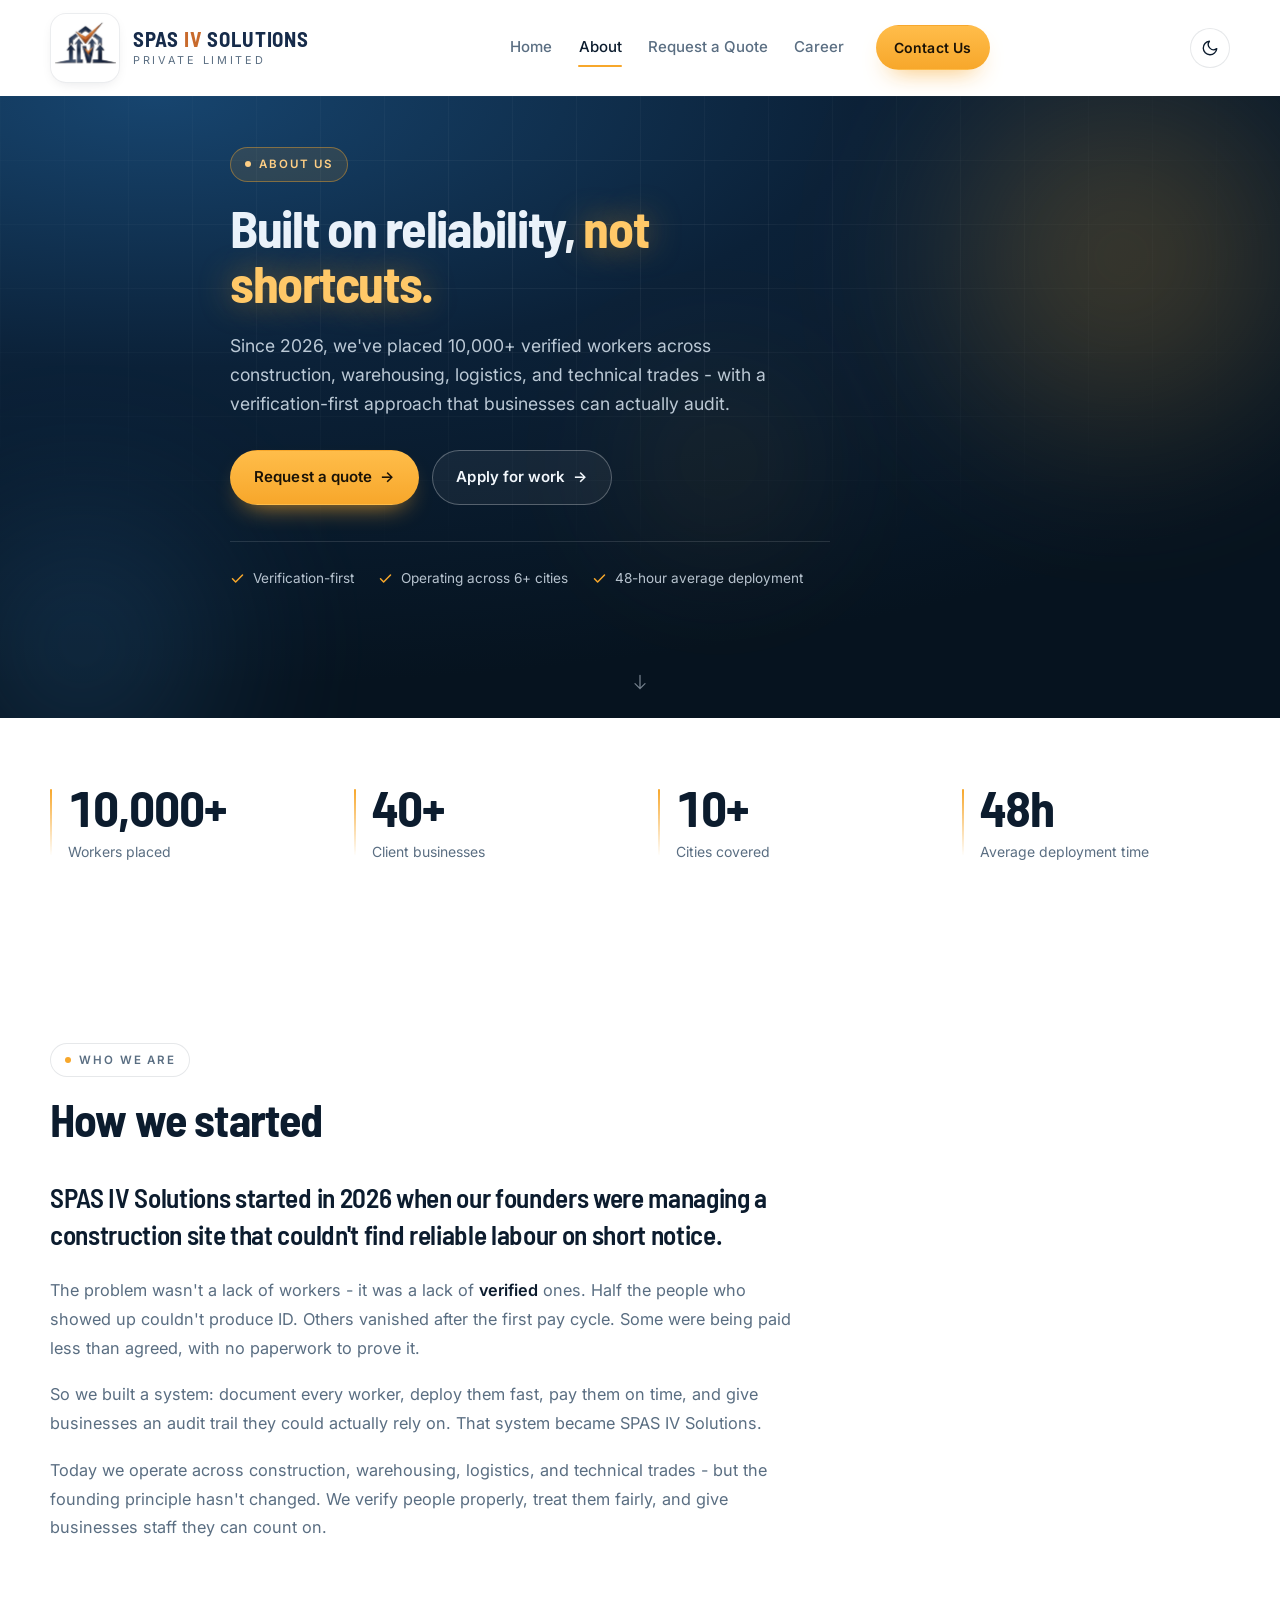
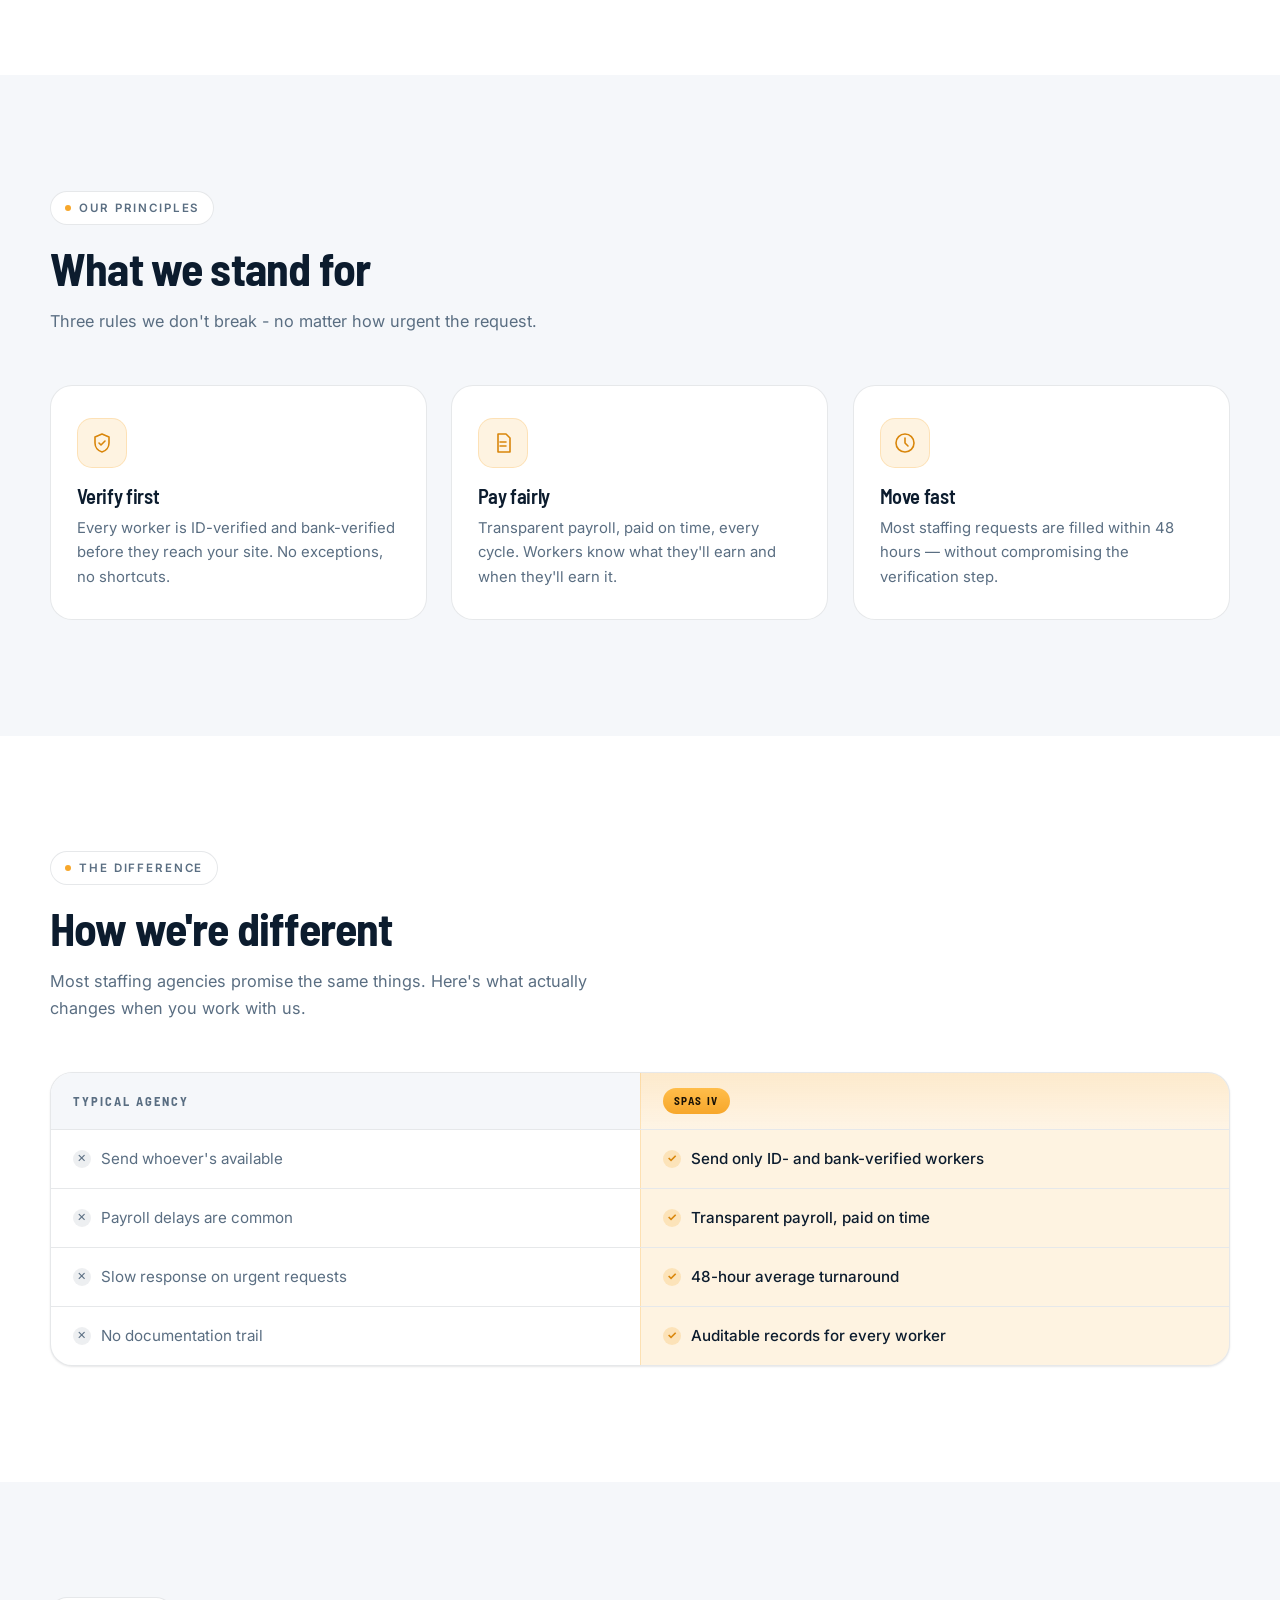
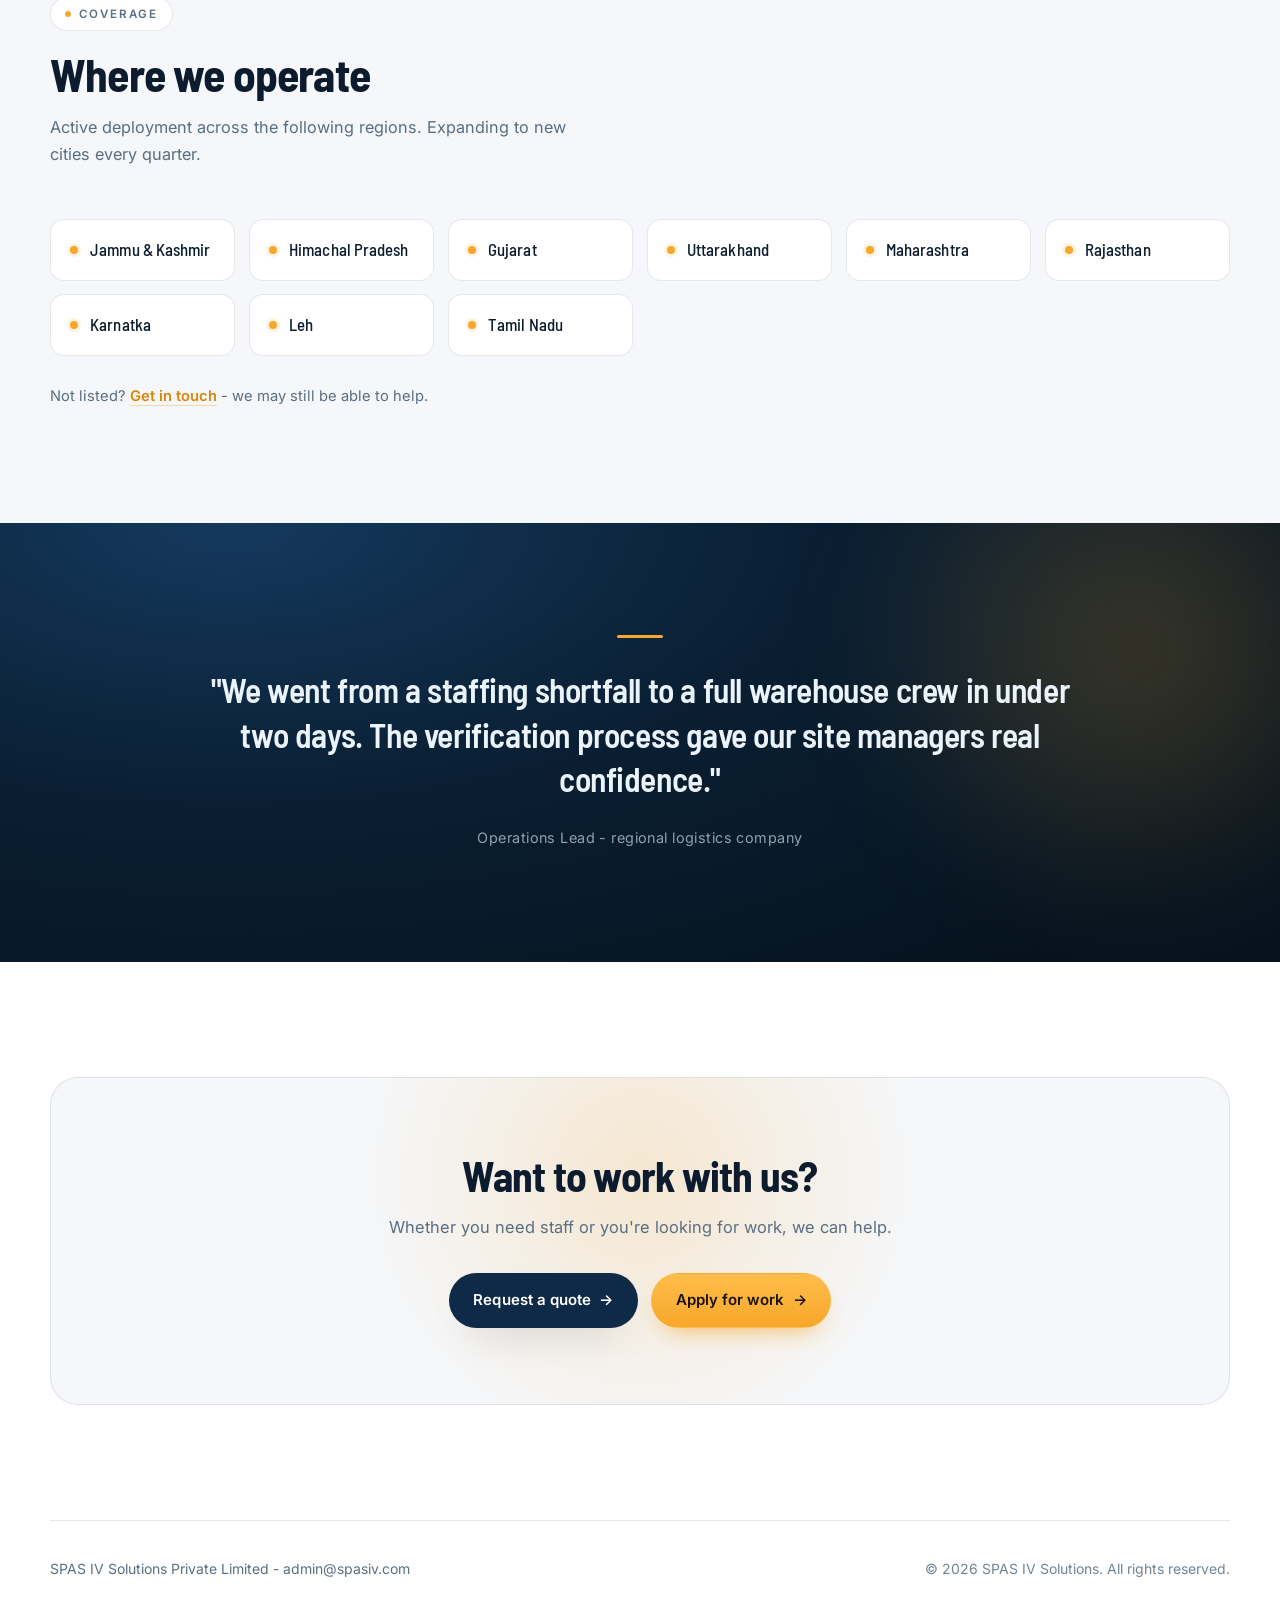
==== commit 826c758a: "Logo Updated successfully" ====
--- a/about.html
+++ b/about.html
@@ -3,6 +3,10 @@
 <head>
 <meta charset="UTF-8" />
 <meta name="viewport" content="width=device-width, initial-scale=1.0" />
+<link rel="icon" type="image/x-icon" href="/favicon.ico">
+<link rel="icon" type="image/png" sizes="32x32" href="/favicons/favicon-32x32.png">
+<link rel="icon" type="image/png" sizes="16x16" href="/favicons/favicon-16x16.png">
+<link rel="apple-touch-icon" sizes="180x180" href="/favicons/apple-touch-icon.png">
 <title>About Us — SPAS IV Solutions</title>
 <meta name="description" content="Learn about SPAS IV Solutions — verified manpower and skilled labour supply built on reliability." />
 <link rel="preconnect" href="https://fonts.googleapis.com" />
@@ -37,7 +41,7 @@
       <a href="index.html" class="nav-link">Home</a>
       <a href="about.html" class="nav-link is-active">About</a>
       <a href="quote.html" class="nav-link">Request a Quote</a>
-      <a href="work.html" class="nav-link">Want to Work</a>
+      <a href="work.html" class="nav-link">Career</a>
       <a href="contact.html" class="btn btn--amber btn--sm nav-cta">Contact Us</a>
     </nav>
 
--- a/css/style.css
+++ b/css/style.css
@@ -324,6 +324,7 @@
 .header-actions{
   display:flex;
   align-items:center;
+  justify-content:flex-end;
   gap:.55rem;
   flex:none;
 }
@@ -360,10 +361,14 @@
   border:1px solid var(--line);
   background:var(--surface);
   padding:0;
-  place-items:center;
+  /* CHANGED: Replaced 'place-items: center' with proper Flexbox centering */
+  align-items:center;
+  justify-content:center;
   gap:5px;
   flex-direction:column;
-}
+  flex-shrink:0; /* Prevents the button from being squished on small screens */
+}
+
 .nav-toggle span{
   display:block;
   width:18px;
@@ -1430,6 +1435,980 @@
   .story-text{font-size:.96rem}
 }
 
+/* ============================================================
+   FORMS — Quote & Contact pages
+   ============================================================ */
+
+/* Single-column hero (shared with About) */
+.hero-layout--single{
+  grid-template-columns:1fr;
+  max-width:820px;
+}
+
+/* Wrapper card around the form */
+.form-wrap{
+  max-width:720px;
+  margin-inline:auto;
+  padding:clamp(1.75rem, 4vw, 2.75rem);
+  background:var(--surface);
+  border:1px solid var(--line);
+  border-radius:var(--radius-xl);
+  box-shadow:var(--shadow-md);
+}
+
+.form-head{
+  margin-bottom:clamp(1.5rem, 3vw, 2rem);
+}
+.form-head .section-title{margin-top:.25rem}
+
+.req-mark{
+  color:var(--amber-600);
+  font-weight:700;
+}
+[data-theme="dark"] .req-mark{color:var(--amber)}
+
+/* Form fields */
+#quote-form,
+#contact-form{
+  display:flex;
+  flex-direction:column;
+  gap:1.15rem;
+}
+
+.field{
+  display:flex;
+  flex-direction:column;
+  gap:.45rem;
+  min-width:0; /* prevents overflow inside grid cells */
+}
+
+.field label{
+  font-family:var(--font-body);
+  font-size:.84rem;
+  font-weight:600;
+  letter-spacing:.02em;
+  color:var(--text);
+}
+
+.field input,
+.field select,
+.field textarea{
+  width:100%;
+  font:inherit;
+  font-size:.95rem;
+  color:var(--text);
+  background:var(--bg);
+  border:1px solid var(--line);
+  border-radius:12px;
+  padding:.85rem 1rem;
+  transition:border-color .3s var(--ease), box-shadow .3s var(--ease), background-color .3s var(--ease);
+  -webkit-appearance:none;
+  appearance:none;
+}
+
+.field textarea{
+  resize:vertical;
+  min-height:110px;
+  line-height:1.6;
+}
+
+.field select{
+  background-image:url("data:image/svg+xml;utf8,<svg xmlns='http://www.w3.org/2000/svg' width='14' height='14' viewBox='0 0 24 24' fill='none' stroke='%235A6E82' stroke-width='2' stroke-linecap='round' stroke-linejoin='round'><path d='M6 9l6 6 6-6'/></svg>");
+  background-repeat:no-repeat;
+  background-position:right 1rem center;
+  padding-right:2.4rem;
+  cursor:pointer;
+}
+[data-theme="dark"] .field select{
+  background-image:url("data:image/svg+xml;utf8,<svg xmlns='http://www.w3.org/2000/svg' width='14' height='14' viewBox='0 0 24 24' fill='none' stroke='%2394A8BC' stroke-width='2' stroke-linecap='round' stroke-linejoin='round'><path d='M6 9l6 6 6-6'/></svg>");
+}
+
+.field input::placeholder,
+.field textarea::placeholder{
+  color:var(--muted);
+  opacity:.7;
+}
+
+.field input:hover,
+.field select:hover,
+.field textarea:hover{
+  border-color:rgba(247,167,43,.4);
+}
+
+.field input:focus,
+.field select:focus,
+.field textarea:focus{
+  outline:none;
+  border-color:var(--amber);
+  box-shadow:0 0 0 4px var(--amber-soft);
+  background:var(--surface);
+}
+
+/* Form actions & status messages */
+.form-actions{
+  display:flex;
+  flex-direction:column;
+  gap:.85rem;
+  margin-top:.5rem;
+}
+
+.form-actions .btn{
+  align-self:flex-start;
+  min-width:200px;
+}
+
+.form-actions .btn[disabled]{
+  opacity:.75;
+  cursor:wait;
+  transform:none;
+}
+
+.form-status{
+  font-size:.9rem;
+  line-height:1.5;
+  min-height:1.2em;
+  color:var(--muted);
+  transition:color .3s var(--ease);
+}
+.form-status.is-success{color:#0E8A4F}
+.form-status.is-error{color:#D63B3B}
+[data-theme="dark"] .form-status.is-success{color:#4EDB94}
+[data-theme="dark"] .form-status.is-error{color:#FF6B6B}
+
+/* Responsive tweaks for the form */
+@media (max-width:620px){
+  .form-wrap{
+    padding:1.4rem 1.15rem;
+    border-radius:var(--radius-lg);
+  }
+  .form-actions .btn{width:100%;align-self:stretch}
+  .field input,
+  .field select,
+  .field textarea{
+    font-size:16px; /* prevents iOS zoom on focus */
+    padding:.8rem .95rem;
+  }
+}
+
+/* ============================================================
+   WHATSAPP POPUP — quote.html
+   ============================================================ */
+.wa-widget{
+  position:fixed;
+  right:clamp(1rem, 3vw, 1.5rem);
+  bottom:clamp(1rem, 3vw, 1.5rem);
+  z-index:95;
+  font-family:var(--font-body);
+}
+
+/* -------- Floating button -------- */
+.wa-button{
+  position:relative;
+  width:58px;
+  height:58px;
+  border-radius:50%;
+  background:linear-gradient(180deg,#3BD671,#25D366 55%,#1EAE56);
+  color:#FFFFFF;
+  display:grid;
+  place-items:center;
+  box-shadow:
+    0 12px 26px -10px rgba(37,211,102,.7),
+    0 6px 14px -8px rgba(6,21,35,.5);
+  transition:transform .35s var(--ease), box-shadow .35s var(--ease);
+  cursor:pointer;
+}
+.wa-button:hover{
+  transform:translateY(-3px) scale(1.05);
+  box-shadow:
+    0 18px 34px -12px rgba(37,211,102,.9),
+    0 10px 20px -8px rgba(6,21,35,.6);
+}
+.wa-button:active{transform:translateY(-1px) scale(1.02)}
+
+.wa-button svg{
+  position:absolute;
+  transition:opacity .3s var(--ease), transform .45s var(--ease);
+}
+.wa-icon-open{opacity:1;transform:rotate(0) scale(1)}
+.wa-icon-close{opacity:0;transform:rotate(-90deg) scale(.5)}
+
+.wa-widget.is-open .wa-icon-open{opacity:0;transform:rotate(90deg) scale(.5)}
+.wa-widget.is-open .wa-icon-close{opacity:1;transform:rotate(0) scale(1)}
+
+/* Soft pulsing ring */
+.wa-ping{
+  position:absolute;
+  inset:0;
+  border-radius:50%;
+  border:2px solid #25D366;
+  opacity:0;
+  animation:waPing 2.6s ease-out infinite;
+  pointer-events:none;
+}
+@keyframes waPing{
+  0%{opacity:.7;transform:scale(1)}
+  100%{opacity:0;transform:scale(1.6)}
+}
+
+/* -------- Popup card -------- */
+.wa-popup{
+  position:absolute;
+  right:0;
+  bottom:calc(100% + 14px);
+  width:min(310px, calc(100vw - 2 * var(--gutter)));
+  background:var(--surface);
+  border:1px solid var(--line);
+  border-radius:20px;
+  box-shadow:0 28px 60px -22px rgba(6,21,35,.55);
+  overflow:hidden;
+  opacity:0;
+  visibility:hidden;
+  transform:translateY(14px) scale(.96);
+  transform-origin:bottom right;
+  transition:opacity .35s var(--ease), transform .4s var(--ease), visibility .35s;
+}
+.wa-widget.is-open .wa-popup{
+  opacity:1;
+  visibility:visible;
+  transform:translateY(0) scale(1);
+}
+
+/* Close button */
+.wa-close{
+  position:absolute;
+  top:.55rem;
+  right:.55rem;
+  width:26px;
+  height:26px;
+  border-radius:50%;
+  display:grid;
+  place-items:center;
+  color:var(--muted);
+  background:transparent;
+  transition:background-color .25s var(--ease), color .25s var(--ease);
+  z-index:2;
+}
+.wa-close:hover{
+  background:var(--bg-soft);
+  color:var(--text);
+}
+
+/* Header */
+.wa-popup-top{
+  display:flex;
+  align-items:center;
+  gap:.7rem;
+  padding:1rem 1rem .75rem;
+}
+.wa-avatar{
+  flex:none;
+  width:42px;
+  height:42px;
+  border-radius:50%;
+  display:grid;
+  place-items:center;
+  background:linear-gradient(135deg,#25D366,#128C7E);
+  color:#FFFFFF;
+  box-shadow:0 6px 14px -6px rgba(37,211,102,.6);
+}
+.wa-name{
+  font-weight:700;
+  font-size:.95rem;
+  color:var(--text);
+  line-height:1.2;
+}
+.wa-status{
+  display:flex;
+  align-items:center;
+  gap:.4rem;
+  font-size:.74rem;
+  color:var(--muted);
+  margin-top:.15rem;
+}
+.wa-dot{
+  width:7px;
+  height:7px;
+  border-radius:50%;
+  background:#25D366;
+  box-shadow:0 0 0 3px rgba(37,211,102,.22);
+  animation:waDot 2s ease-in-out infinite;
+}
+@keyframes waDot{
+  0%,100%{transform:scale(1);opacity:1}
+  50%{transform:scale(1.25);opacity:.7}
+}
+
+/* Body */
+.wa-popup-body{
+  padding:0 1rem 1rem;
+}
+
+.wa-bubble{
+  font-size:.86rem;
+  line-height:1.55;
+  color:var(--text);
+  background:var(--bg-soft);
+  padding:.75rem .85rem;
+  border-radius:14px 14px 14px 4px;
+  margin-bottom:.9rem;
+}
+
+.wa-cta{
+  display:flex;
+  align-items:center;
+  justify-content:center;
+  gap:.55rem;
+  width:100%;
+  padding:.85rem 1rem;
+  border-radius:12px;
+  background:linear-gradient(180deg,#3BD671,#25D366 60%,#1EAE56);
+  color:#FFFFFF;
+  font-size:.92rem;
+  font-weight:600;
+  text-decoration:none;
+  box-shadow:0 10px 22px -10px rgba(37,211,102,.8);
+  transition:transform .3s var(--ease), box-shadow .3s var(--ease);
+}
+.wa-cta:hover{
+  transform:translateY(-2px);
+  box-shadow:0 16px 28px -12px rgba(37,211,102,1);
+}
+.wa-cta:active{transform:translateY(0)}
+.wa-cta svg{flex:none}
+
+.wa-hint{
+  font-size:.7rem;
+  color:var(--muted);
+  text-align:center;
+  margin-top:.7rem;
+  opacity:.8;
+}
+
+/* -------- Mobile tweaks -------- */
+@media (max-width:480px){
+  .wa-button{width:54px;height:54px}
+  .wa-popup{
+    width:min(290px, calc(100vw - 1.5rem));
+    right:-.25rem;
+  }
+  .wa-popup-top{padding:.9rem .9rem .6rem}
+  .wa-popup-body{padding:0 .9rem .9rem}
+  .wa-bubble{font-size:.83rem}
+}
+
+/* ============================================================
+   QUOTE FORM — RESPONSIVE FIX
+   ============================================================ */
+
+/* ---------- 2-column grid used in the form ---------- */
+.grid--2{
+  display:grid;
+  grid-template-columns:1fr 1fr;
+  gap:1.15rem;
+}
+
+/* Form wrapper defaults (in case not already defined) */
+.form-wrap{
+  max-width:720px;
+  margin-inline:auto;
+  padding:clamp(1.75rem, 4vw, 2.75rem);
+  background:var(--surface);
+  border:1px solid var(--line);
+  border-radius:var(--radius-xl);
+  box-shadow:var(--shadow-md);
+}
+
+/* ---------- Tablet: keep 2 cols but tighten padding ---------- */
+@media (max-width:820px){
+  .form-wrap{
+    padding:clamp(1.4rem, 4vw, 2rem);
+    border-radius:var(--radius-lg);
+  }
+}
+
+/* ---------- Phone: collapse everything to 1 column ---------- */
+@media (max-width:620px){
+  .grid--2{
+    grid-template-columns:1fr;
+    gap:1rem;
+  }
+
+  .form-wrap{
+    padding:1.35rem 1.1rem;
+    border-radius:var(--radius);
+  }
+
+  .form-head .section-title{
+    font-size:clamp(1.35rem, 5.5vw, 1.75rem);
+  }
+
+  .section-intro{
+    font-size:.95rem;
+  }
+
+  /* Full-width button + prevent iOS zoom on input focus */
+  .form-actions .btn{
+    width:100%;
+    justify-content:center;
+  }
+
+  .field input,
+  .field select,
+  .field textarea{
+    font-size:16px;   /* Must stay 16px to prevent iOS auto-zoom */
+    padding:.85rem 1rem;
+  }
+
+  .field label{
+    font-size:.82rem;
+  }
+
+  /* Reduce hero spacing so it doesn't dominate the small screen */
+  .hero{
+    padding-block:clamp(1.75rem, 6vw, 2.5rem) clamp(4rem, 12vw, 6rem);
+  }
+
+  .hero-title{
+    font-size:clamp(1.75rem, 8vw, 2.4rem);
+  }
+
+  .hero-chips{
+    flex-direction:column;
+    align-items:flex-start;
+    gap:.5rem;
+  }
+}
+
+/* ---------- Extra small phones (≤ 380px) ---------- */
+@media (max-width:380px){
+  .form-wrap{
+    padding:1.1rem .9rem;
+  }
+
+  .field input,
+  .field select,
+  .field textarea{
+    padding:.75rem .85rem;
+  }
+}
+
+/* ============================================================
+   QUOTE PAGE — FORM + WHATSAPP WIDGET
+   ============================================================ */
+
+/* ---------- Single-column hero (used on Quote/About/Contact) ---------- */
+.hero-layout--single{
+  grid-template-columns:1fr;
+  max-width:820px;
+}
+
+/* ---------- Form wrapper ---------- */
+.form-wrap{
+  max-width:720px;
+  margin-inline:auto;
+  padding:clamp(1.75rem, 4vw, 2.75rem);
+  background:var(--surface);
+  border:1px solid var(--line);
+  border-radius:var(--radius-xl);
+  box-shadow:var(--shadow-md);
+}
+
+.form-head{margin-bottom:clamp(1.5rem, 3vw, 2rem)}
+.form-head .section-title{margin-top:.25rem}
+
+.req-mark{
+  color:var(--amber-600);
+  font-weight:700;
+}
+[data-theme="dark"] .req-mark{color:var(--amber)}
+
+/* ---------- 2-column grid inside form ---------- */
+.grid--2{
+  display:grid;
+  grid-template-columns:1fr 1fr;
+  gap:1.15rem;
+}
+
+/* ---------- Fields ---------- */
+#quote-form,
+#contact-form{
+  display:flex;
+  flex-direction:column;
+  gap:1.15rem;
+}
+
+.field{
+  display:flex;
+  flex-direction:column;
+  gap:.45rem;
+  min-width:0;
+}
+
+.field label{
+  font-family:var(--font-body);
+  font-size:.84rem;
+  font-weight:600;
+  letter-spacing:.02em;
+  color:var(--text);
+}
+
+.field input,
+.field select,
+.field textarea{
+  width:100%;
+  font:inherit;
+  font-size:.95rem;
+  color:var(--text);
+  background:var(--bg);
+  border:1px solid var(--line);
+  border-radius:12px;
+  padding:.85rem 1rem;
+  transition:border-color .3s var(--ease), box-shadow .3s var(--ease), background-color .3s var(--ease);
+  -webkit-appearance:none;
+  appearance:none;
+}
+
+.field textarea{
+  resize:vertical;
+  min-height:110px;
+  line-height:1.6;
+}
+
+.field select{
+  background-image:url("data:image/svg+xml;utf8,<svg xmlns='http://www.w3.org/2000/svg' width='14' height='14' viewBox='0 0 24 24' fill='none' stroke='%235A6E82' stroke-width='2' stroke-linecap='round' stroke-linejoin='round'><path d='M6 9l6 6 6-6'/></svg>");
+  background-repeat:no-repeat;
+  background-position:right 1rem center;
+  padding-right:2.4rem;
+  cursor:pointer;
+}
+[data-theme="dark"] .field select{
+  background-image:url("data:image/svg+xml;utf8,<svg xmlns='http://www.w3.org/2000/svg' width='14' height='14' viewBox='0 0 24 24' fill='none' stroke='%2394A8BC' stroke-width='2' stroke-linecap='round' stroke-linejoin='round'><path d='M6 9l6 6 6-6'/></svg>");
+}
+
+.field input::placeholder,
+.field textarea::placeholder{color:var(--muted);opacity:.7}
+
+.field input:hover,
+.field select:hover,
+.field textarea:hover{border-color:rgba(247,167,43,.4)}
+
+.field input:focus,
+.field select:focus,
+.field textarea:focus{
+  outline:none;
+  border-color:var(--amber);
+  box-shadow:0 0 0 4px var(--amber-soft);
+  background:var(--surface);
+}
+
+/* Inline field errors */
+.field.has-error input,
+.field.has-error select,
+.field.has-error textarea{
+  border-color:#D63B3B;
+  background:rgba(214,59,59,.04);
+  animation:shake .4s var(--ease);
+}
+.field.has-error input:focus,
+.field.has-error select:focus,
+.field.has-error textarea:focus{
+  border-color:#D63B3B;
+  box-shadow:0 0 0 4px rgba(214,59,59,.14);
+}
+
+.field-error{
+  font-size:.78rem;
+  color:#D63B3B;
+  margin-top:.1rem;
+  line-height:1.35;
+  display:flex;
+  align-items:center;
+  gap:.35rem;
+}
+.field-error::before{content:"⚠";font-size:.85rem}
+
+@keyframes shake{
+  0%,100%{transform:translateX(0)}
+  20%{transform:translateX(-6px)}
+  40%{transform:translateX(6px)}
+  60%{transform:translateX(-4px)}
+  80%{transform:translateX(4px)}
+}
+
+/* Form actions & status */
+.form-actions{
+  display:flex;
+  flex-direction:column;
+  gap:.85rem;
+  margin-top:.5rem;
+}
+.form-actions .btn{
+  align-self:flex-start;
+  min-width:200px;
+}
+.form-actions .btn[disabled]{opacity:.75;cursor:wait;transform:none}
+
+.form-status{
+  font-size:.9rem;
+  line-height:1.5;
+  min-height:1.2em;
+  color:var(--muted);
+}
+.form-status.is-success{color:#0E8A4F}
+.form-status.is-error{color:#D63B3B}
+[data-theme="dark"] .form-status.is-success{color:#4EDB94}
+[data-theme="dark"] .form-status.is-error{color:#FF6B6B}
+
+/* ============================================================
+   WHATSAPP WIDGET
+   ============================================================ */
+/* ============================================================
+   WHATSAPP FLOATING BUTTON
+   ============================================================ */
+.wa-button{
+  position:fixed;
+  right:clamp(1rem, 3vw, 1.5rem);
+  bottom:clamp(1rem, 3vw, 1.5rem);
+  z-index:95;
+  display:inline-flex;
+  align-items:center;
+  gap:.6rem;
+  padding:.75rem 1.1rem .75rem .85rem;
+  border-radius:999px;
+  background:linear-gradient(180deg,#3BD671,#25D366 55%,#1EAE56);
+  color:#FFFFFF;
+  font-family:var(--font-body);
+  font-weight:600;
+  font-size:.9rem;
+  text-decoration:none;
+  box-shadow:
+    0 12px 26px -10px rgba(37,211,102,.7),
+    0 6px 14px -8px rgba(6,21,35,.5);
+  transition:transform .35s var(--ease), box-shadow .35s var(--ease);
+  isolation:isolate;
+}
+.wa-button:hover{
+  transform:translateY(-3px) scale(1.04);
+  box-shadow:
+    0 18px 34px -12px rgba(37,211,102,.9),
+    0 10px 20px -8px rgba(6,21,35,.6);
+}
+.wa-button:active{transform:translateY(-1px) scale(1.02)}
+
+.wa-icon{flex:none}
+
+.wa-label{
+  white-space:nowrap;
+  line-height:1;
+}
+
+.wa-ping{
+  position:absolute;
+  inset:0;
+  border-radius:999px;
+  border:2px solid #25D366;
+  opacity:0;
+  animation:waPing 2.6s ease-out infinite;
+  pointer-events:none;
+  z-index:-1;
+}
+@keyframes waPing{
+  0%{opacity:.7;transform:scale(1)}
+  100%{opacity:0;transform:scale(1.35)}
+}
+
+/* Mobile: round icon-only button */
+@media (max-width:620px){
+  .wa-button{
+    width:58px;
+    height:58px;
+    padding:0;
+    gap:0;
+    justify-content:center;
+    border-radius:50%;
+  }
+  .wa-label{display:none}
+  .wa-icon{width:32px;height:32px}
+}
+
+@media (prefers-reduced-motion:reduce){
+  .wa-ping{animation:none !important;opacity:.3}
+}
+/* ============================================================
+   RESPONSIVE — Tablet & Phone
+   ============================================================ */
+
+/* Tablet: tighten form padding */
+@media (max-width:820px){
+  .form-wrap{
+    padding:clamp(1.4rem, 4vw, 2rem);
+    border-radius:var(--radius-lg);
+  }
+  .hero{padding-block:clamp(1.75rem, 5vw, 2.5rem) clamp(4rem, 12vw, 6rem)}
+  .hero-title{font-size:clamp(1.9rem, 6vw, 2.6rem)}
+}
+
+/* Phone: collapse everything to 1 column */
+@media (max-width:620px){
+  .grid--2{
+    grid-template-columns:1fr;
+    gap:1rem;
+  }
+
+  .form-wrap{
+    padding:1.35rem 1.1rem;
+    border-radius:var(--radius);
+  }
+
+  .form-head .section-title{font-size:clamp(1.35rem, 5.5vw, 1.75rem)}
+  .section-intro{font-size:.95rem}
+
+  .form-actions .btn{
+    width:100%;
+    align-self:stretch;
+    justify-content:center;
+  }
+
+  /* 16px prevents iOS auto-zoom on input focus */
+  .field input,
+  .field select,
+  .field textarea{
+    font-size:16px;
+    padding:.85rem 1rem;
+  }
+
+  .field label{font-size:.82rem}
+
+  .hero{padding-block:1.75rem 4rem}
+  .hero-title{font-size:clamp(1.75rem, 8vw, 2.4rem)}
+  .hero-chips{flex-direction:column;align-items:flex-start;gap:.5rem}
+
+  /* WhatsApp widget on small screens */
+  .wa-button{width:54px;height:54px}
+  .wa-popup{
+    width:min(290px, calc(100vw - 1.5rem));
+    right:-.25rem;
+  }
+  .wa-popup-top{padding:.9rem .9rem .6rem}
+  .wa-popup-body{padding:0 .9rem .9rem}
+  .wa-bubble{font-size:.83rem}
+}
+
+/* Extra small phones */
+@media (max-width:380px){
+  .form-wrap{padding:1.1rem .9rem}
+  .field input,
+  .field select,
+  .field textarea{padding:.75rem .85rem}
+}
+
+/* Reduced motion */
+@media (prefers-reduced-motion:reduce){
+  .wa-ping{animation:none !important;opacity:.3}
+  .wa-dot{animation:none !important}
+  .field.has-error input,
+  .field.has-error select,
+  .field.has-error textarea{animation:none !important}
+}
+
+/* -------- Reduced motion -------- */
+@media (prefers-reduced-motion:reduce){
+  .wa-ping{animation:none !important;opacity:.3}
+  .wa-dot{animation:none !important}
+}
+
+/* ============================================================
+   GOOGLE FORM EMBED — clean, fade-out bottom edge
+   ============================================================ */
+
+.form-wrap.google-form-card{
+  padding: 0;
+  overflow: hidden;
+  background: #FFFFFF;
+  border-radius: var(--radius-xl);
+}
+
+/* The clip container — INCREASED HEIGHT so the button has room */
+.google-form-clip{
+  position: relative;
+  width: 100%;
+  height: 1860px;        /* Was 1480 — now 220px taller */
+  overflow: hidden;
+  border-radius: inherit;
+}
+
+.google-form-clip iframe{
+  position: absolute;
+  top: 0;
+  left: 0;
+  width: 100%;
+  height: 1950px;        /* Still 100px taller to hide the Google bar */
+  border: 0;
+  display: block;
+}
+
+/* Softer, shorter fade — only at the very bottom 50px */
+.google-form-clip::after{
+  content: "";
+  position: absolute;
+  left: 0;
+  right: 0;
+  bottom: 0;
+  height: 50px;          /* Was 90 — smaller fade zone */
+  background: linear-gradient(
+    to bottom,
+    rgba(255, 255, 255, 0) 0%,
+    rgba(255, 255, 255, 0.85) 70%,
+    #FFFFFF 100%
+  );
+  pointer-events: none;
+  z-index: 2;
+}
+
+/* Dark mode: keep wrapper white */
+[data-theme="dark"] .form-wrap.google-form-card,
+[data-theme="dark"] .google-form-clip{
+  background: #FFFFFF;
+}
+
+/* ---------- Responsive heights ---------- */
+@media (max-width: 820px){
+  .google-form-clip{height: 1500px}
+  .google-form-clip iframe{height: 1600px}
+}
+
+@media (max-width: 620px){
+  .google-form-clip{height: 1400px}
+  .google-form-clip iframe{height: 1500px}
+}
+
+@media (max-width: 420px){
+  .google-form-clip{height: 1300px}
+  .google-form-clip iframe{height: 1400px}
+}
+
+/* ============================================================
+   CONTACT PAGE
+   ============================================================ */
+
+/* Two-column layout: form left, contact info right */
+.contact-layout{
+  display:grid;
+  grid-template-columns:1.15fr .85fr;
+  gap:clamp(2rem, 4vw, 3.5rem);
+  align-items:start;
+}
+
+/* Optional-field label */
+.opt-mark{
+  font-weight:500;
+  color:var(--muted);
+  font-size:.78rem;
+  margin-left:.2rem;
+}
+
+/* Direct channels list */
+.contact-info{
+  padding:clamp(1.75rem, 4vw, 2.5rem);
+  background:var(--surface);
+  border:1px solid var(--line);
+  border-radius:var(--radius-xl);
+  box-shadow:var(--shadow-md);
+}
+
+.contact-list{
+  display:flex;
+  flex-direction:column;
+  gap:1.35rem;
+  margin-top:1.75rem;
+}
+
+.contact-item{
+  display:flex;
+  align-items:flex-start;
+  gap:1rem;
+}
+
+.contact-icon{
+  flex:none;
+  width:44px;
+  height:44px;
+  border-radius:13px;
+  display:grid;
+  place-items:center;
+  color:var(--amber-600);
+  background:var(--amber-soft);
+  border:1px solid rgba(247,167,43,.25);
+}
+[data-theme="dark"] .contact-icon{color:var(--amber)}
+
+.contact-label{
+  font-size:.72rem;
+  letter-spacing:.14em;
+  text-transform:uppercase;
+  color:var(--muted);
+  font-weight:600;
+  margin-bottom:.25rem;
+}
+
+.contact-value{
+  font-family:var(--font-display);
+  font-size:1.05rem;
+  font-weight:600;
+  color:var(--text);
+  line-height:1.4;
+}
+.contact-value a{
+  color:inherit;
+  text-decoration:none;
+  border-bottom:1px solid transparent;
+  transition:border-color .3s var(--ease), color .3s var(--ease);
+}
+.contact-value a:hover{
+  color:var(--amber-600);
+  border-bottom-color:var(--amber);
+}
+[data-theme="dark"] .contact-value a:hover{color:var(--amber)}
+
+.contact-divider{
+  height:1px;
+  background:var(--line);
+  margin:2rem 0 1.5rem;
+}
+
+.contact-note{
+  font-size:.92rem;
+  line-height:1.65;
+  color:var(--muted);
+}
+.contact-note a{
+  color:var(--amber-600);
+  font-weight:600;
+  text-decoration:none;
+  border-bottom:1px solid rgba(247,167,43,.4);
+  transition:border-color .3s var(--ease), color .3s var(--ease);
+}
+.contact-note a:hover{
+  color:var(--amber);
+  border-bottom-color:var(--amber);
+}
+[data-theme="dark"] .contact-note a{color:var(--amber)}
+
+/* ---------- Responsive ---------- */
+@media (max-width:900px){
+  .contact-layout{
+    grid-template-columns:1fr;
+    gap:2rem;
+  }
+}
+
+@media (max-width:620px){
+  .contact-info{padding:1.5rem 1.25rem}
+  .contact-icon{width:40px;height:40px;border-radius:11px}
+  .contact-value{font-size:.98rem}
+  .contact-list{gap:1.15rem}
+}
+
 
 /* ============================================================
    REDUCED MOTION
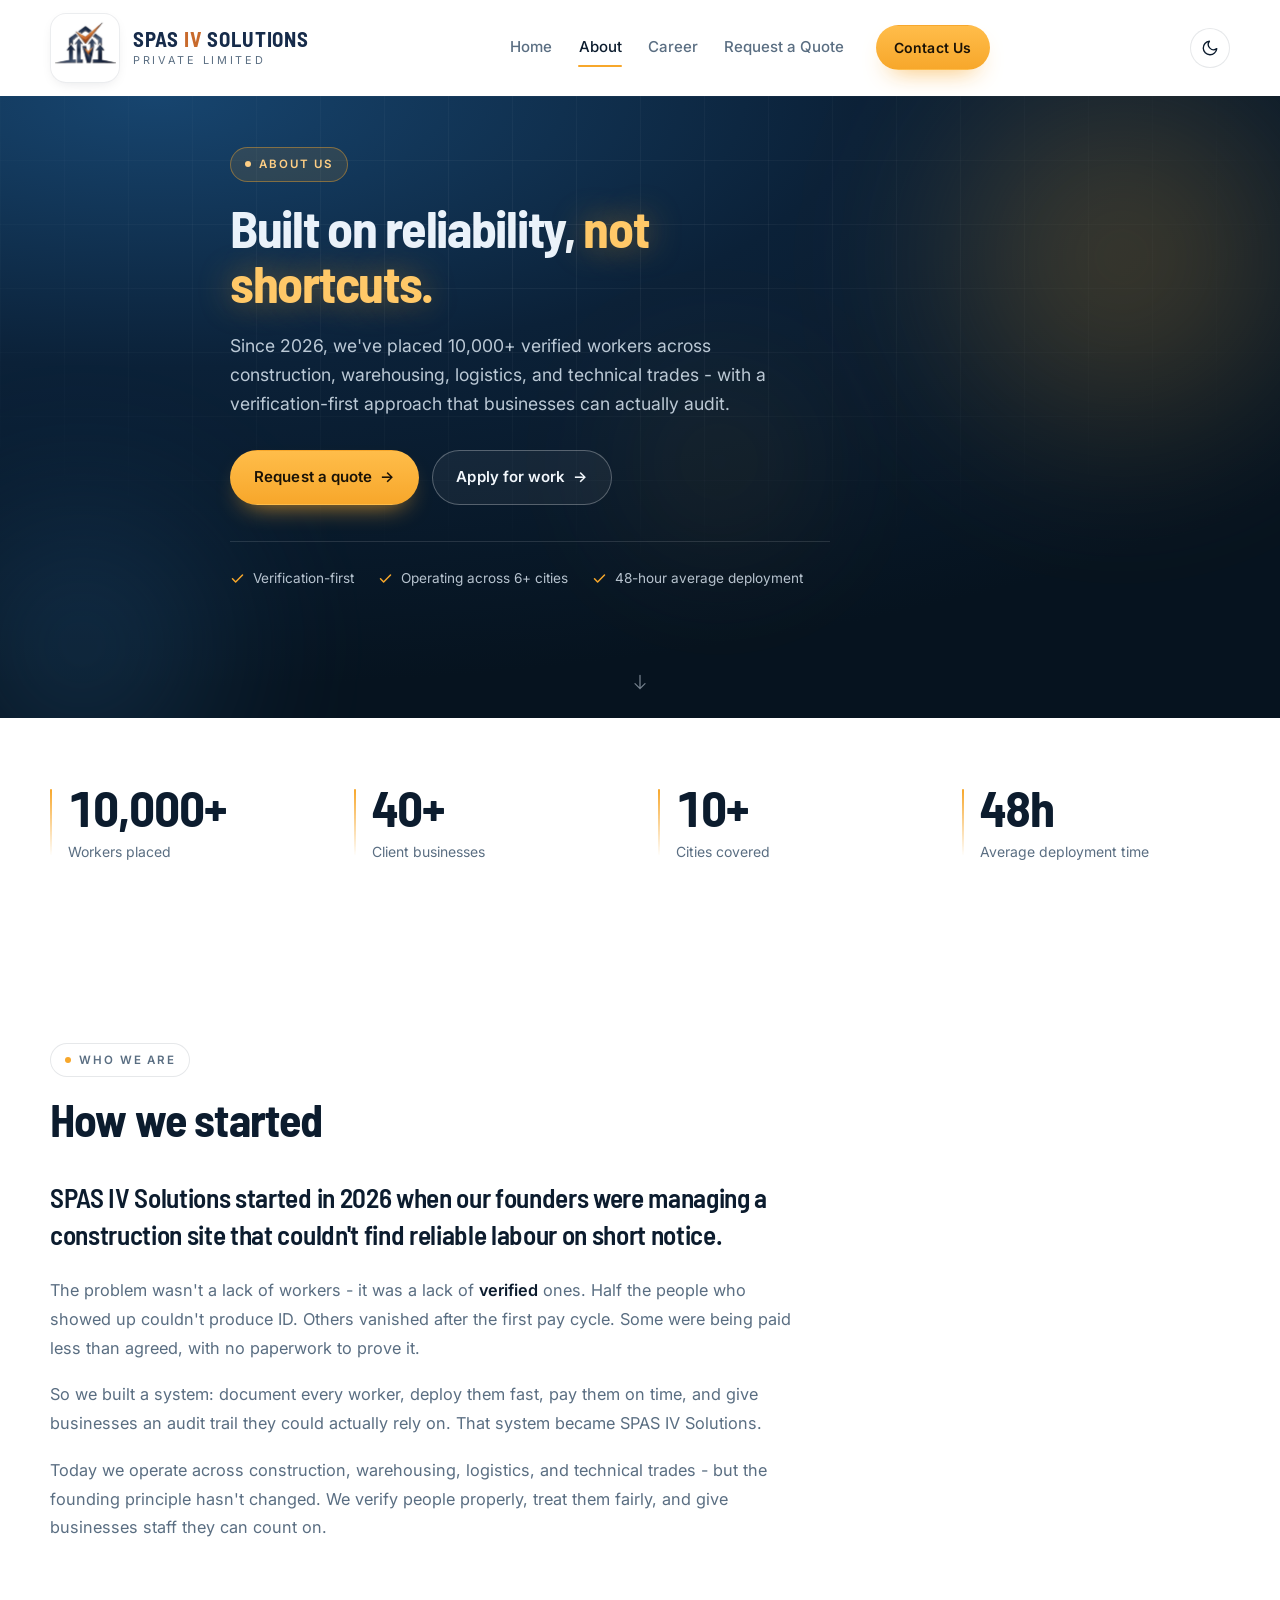
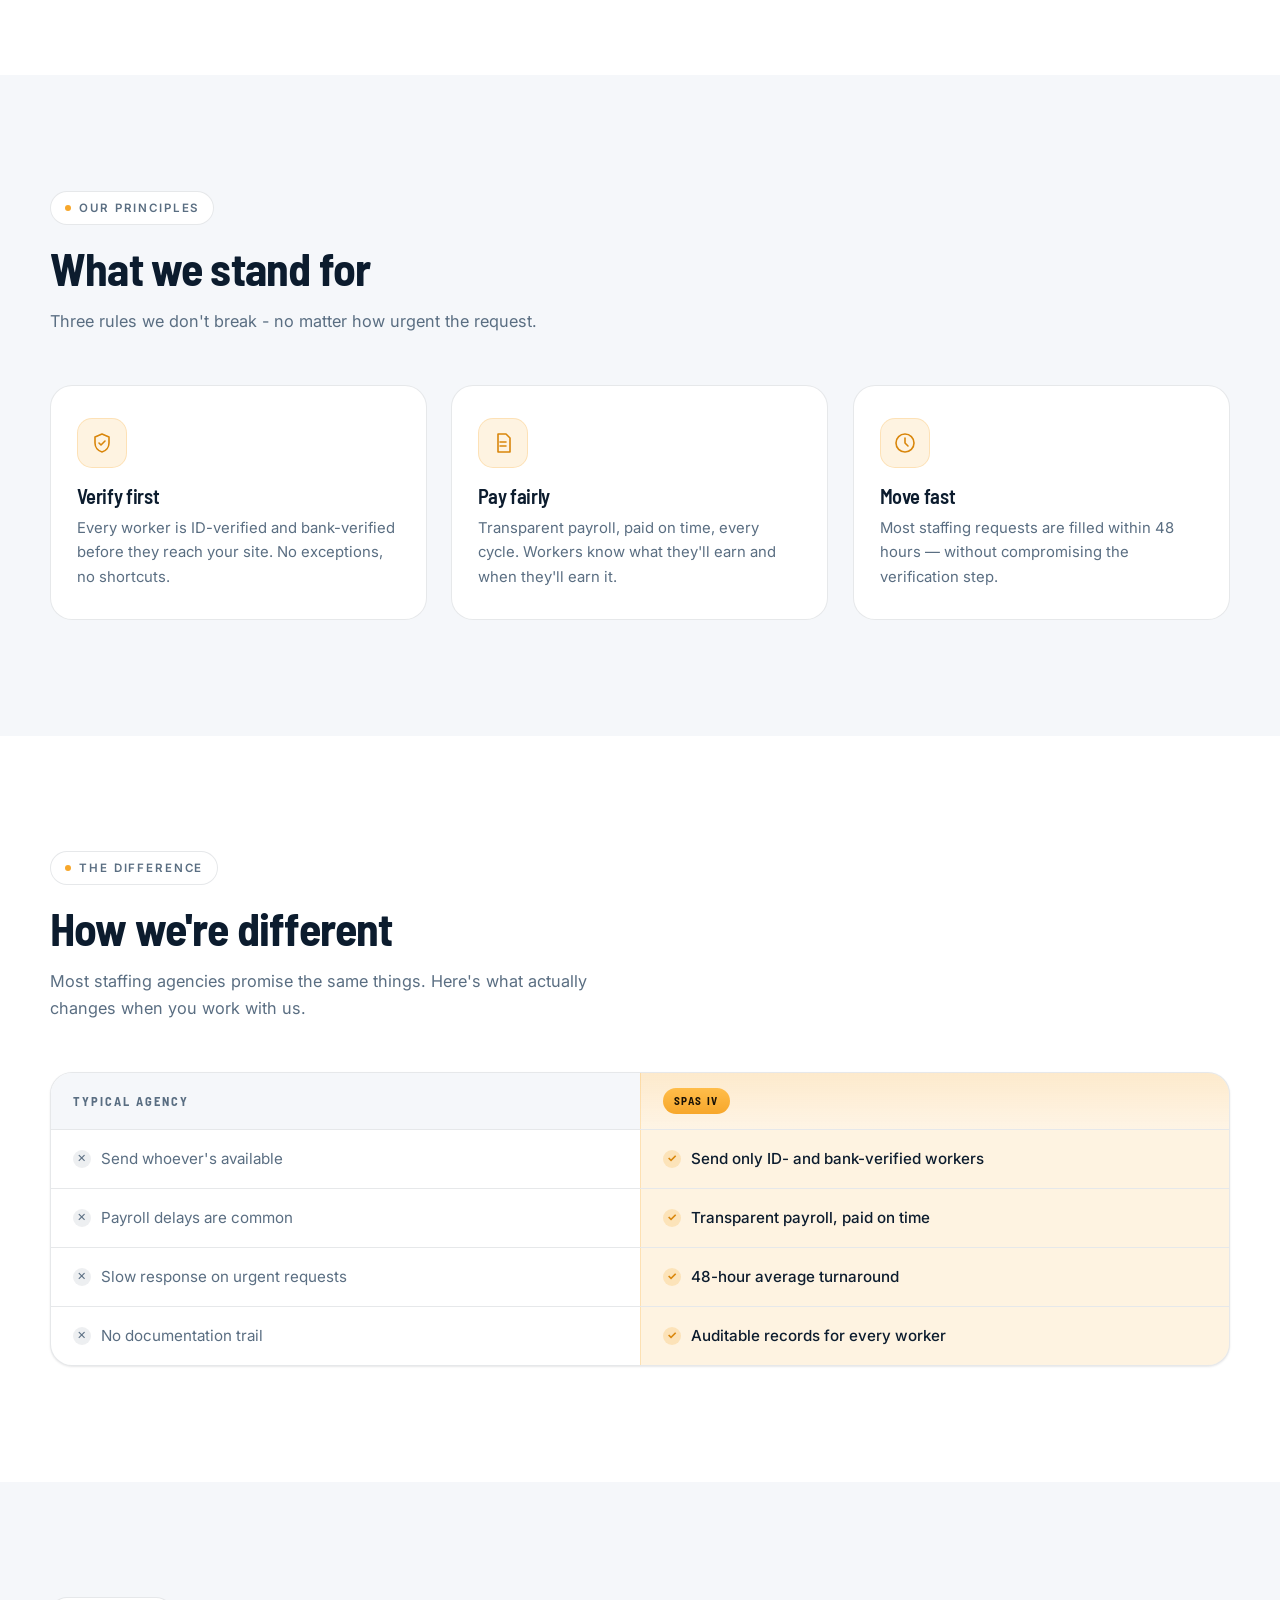
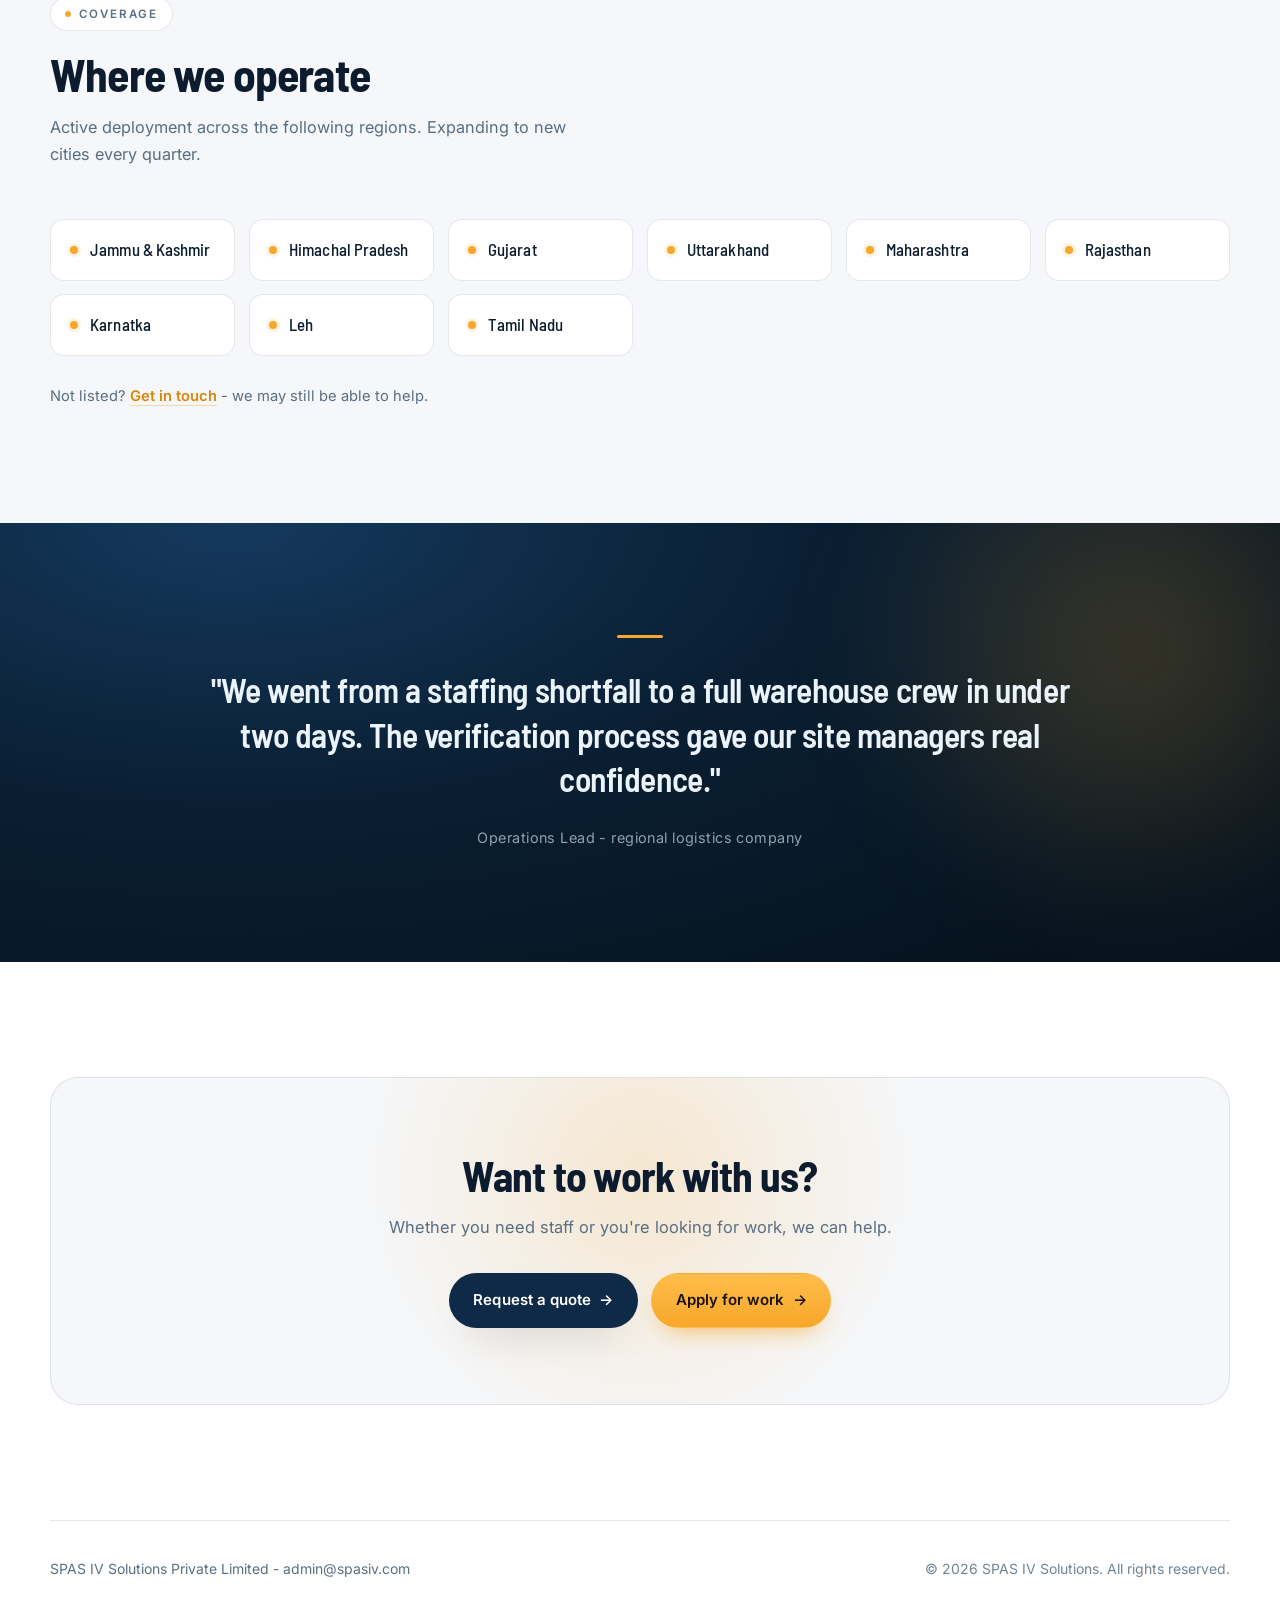
==== commit 541a23a7: "navbar fixed successfully" ====
--- a/about.html
+++ b/about.html
@@ -22,7 +22,7 @@
 <header class="site-header" id="siteHeader">
   <div class="container header-inner">
 
-    <a href="index.html" class="logo" aria-label="SPAS IV Solutions — home">
+    <a href="./" class="logo" aria-label="SPAS IV Solutions — home">
       <span class="logo-badge">
         <span class="logo-ping" aria-hidden="true"></span>
         <span class="logo-shine" aria-hidden="true"></span>
@@ -38,10 +38,10 @@
     </a>
 
     <nav class="nav-links" id="navLinks" aria-label="Main navigation">
-      <a href="index.html" class="nav-link">Home</a>
+      <a href="./" class="nav-link">Home</a>
       <a href="about.html" class="nav-link is-active">About</a>
+      <a href="work.html" class="nav-link">Career</a>
       <a href="quote.html" class="nav-link">Request a Quote</a>
-      <a href="work.html" class="nav-link">Career</a>
       <a href="contact.html" class="btn btn--amber btn--sm nav-cta">Contact Us</a>
     </nav>
 
